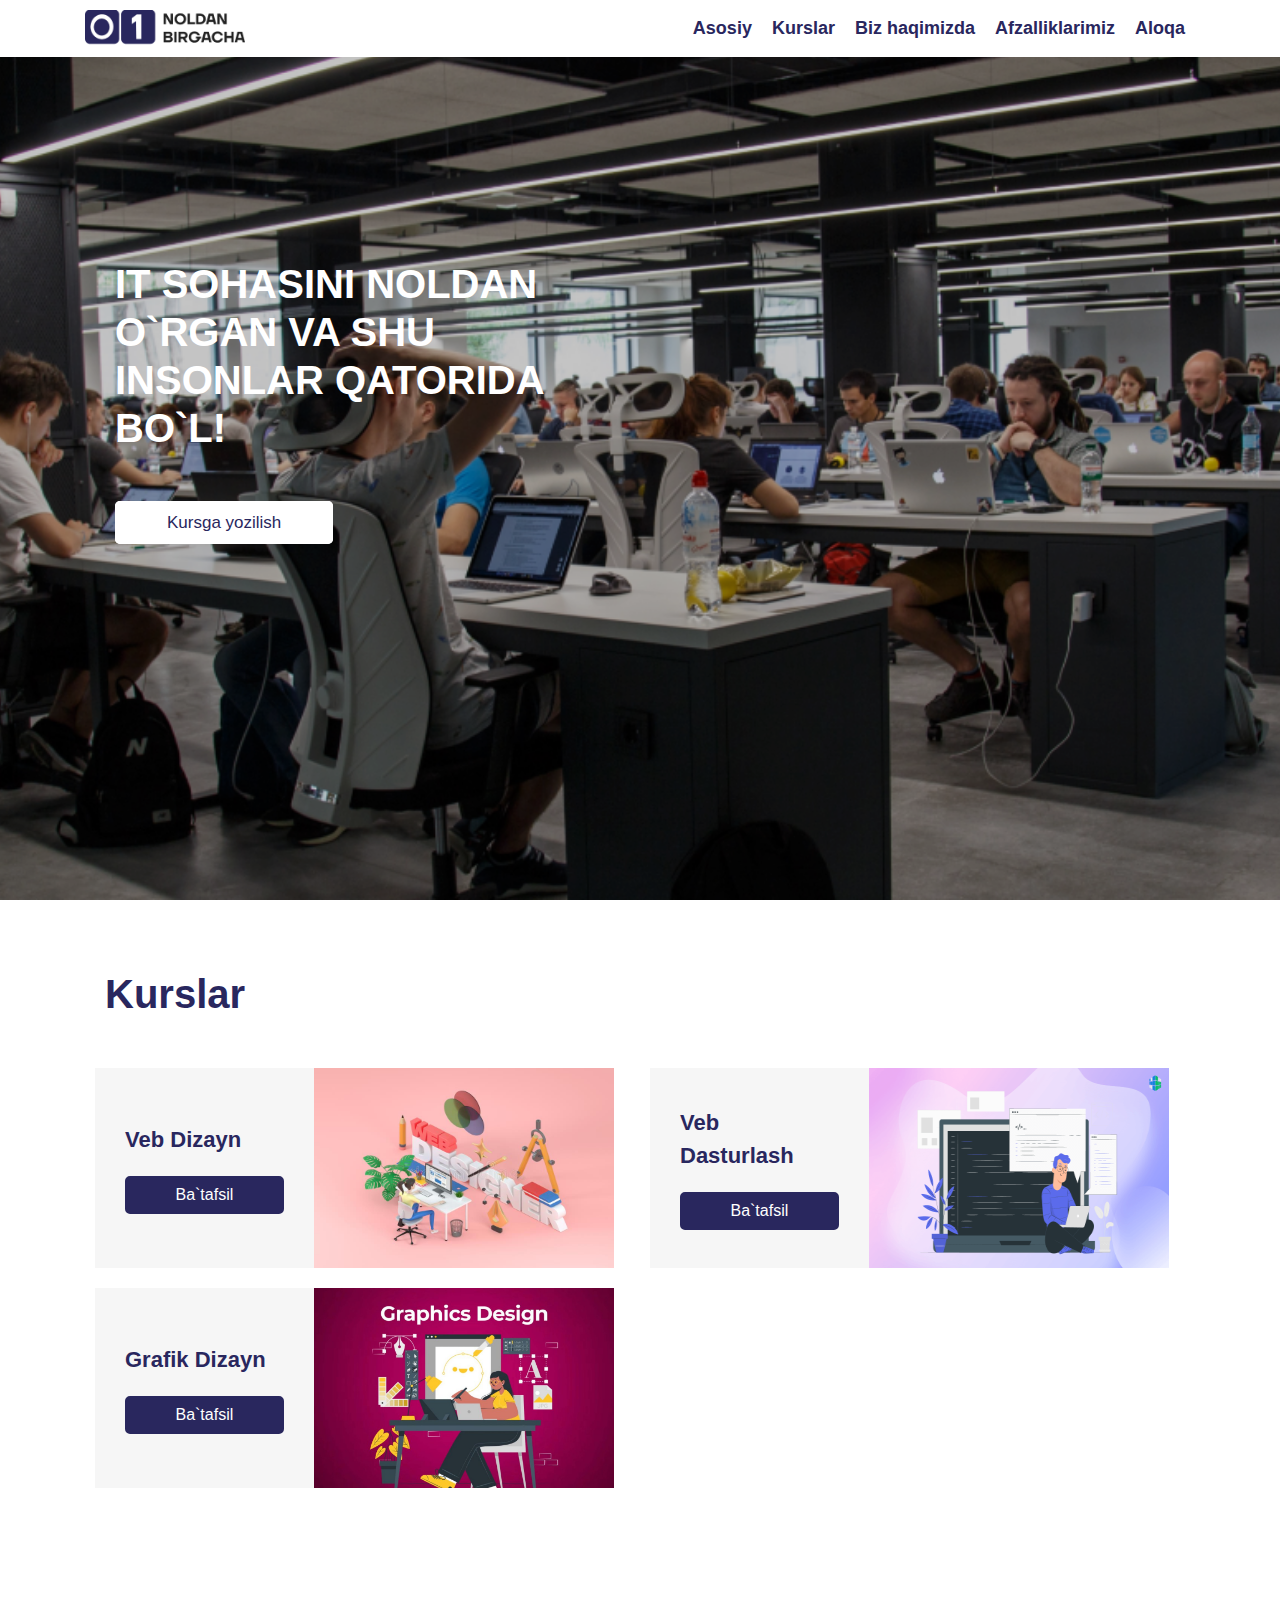
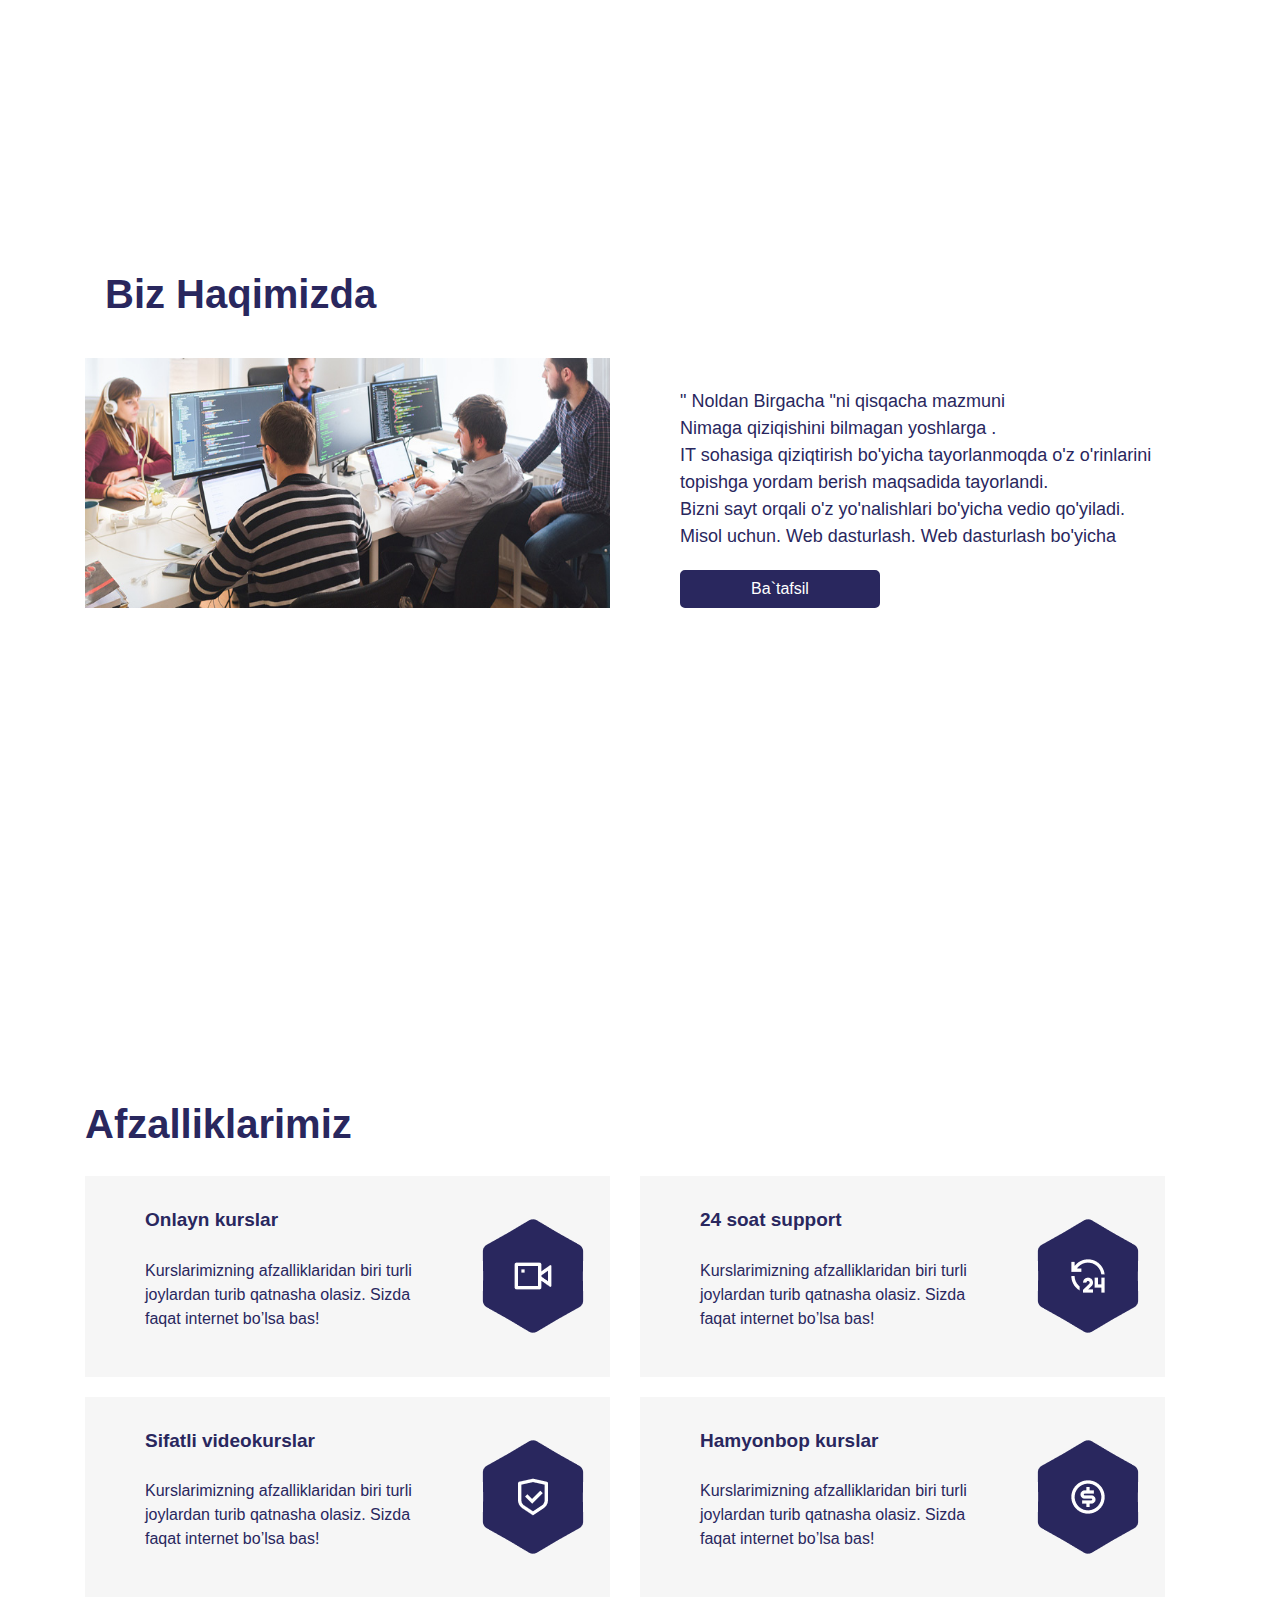
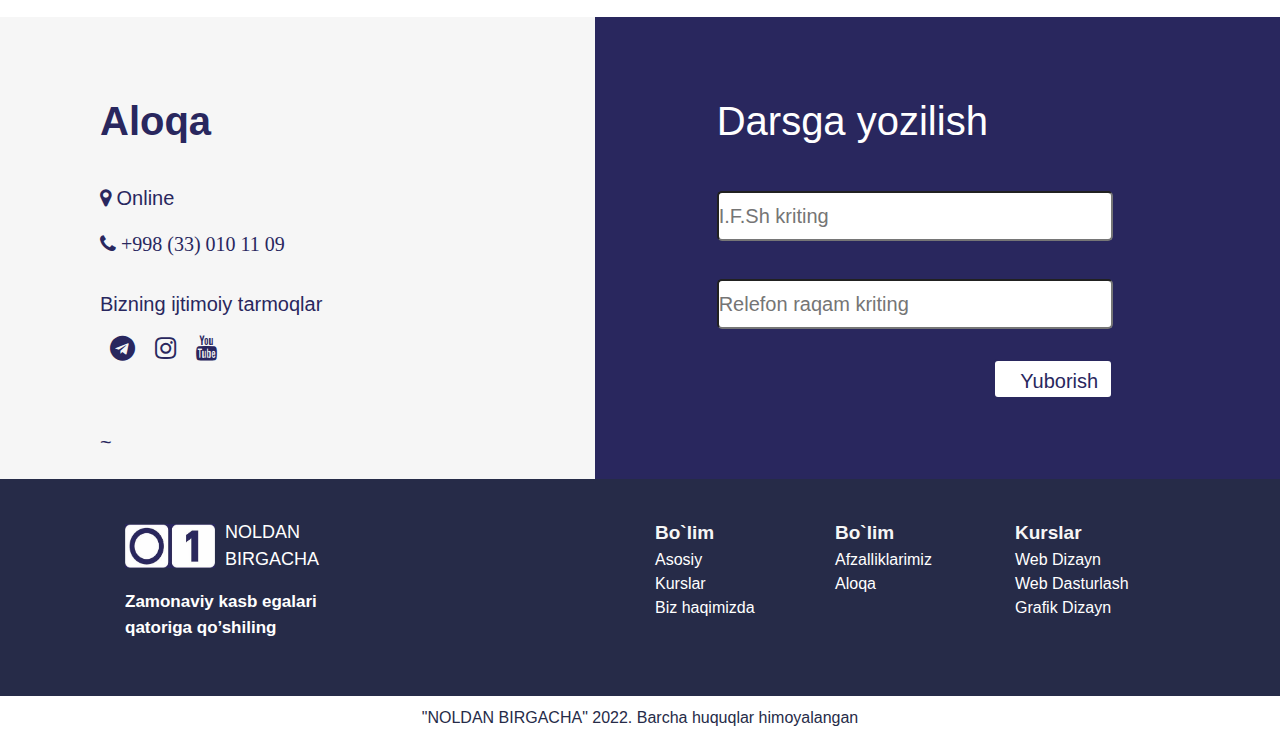
==== index.html @ 04ec2c0f "salom" ====
<!DOCTYPE html>
<html lang="uz">
<head>
    <meta charset="UTF-8">
    <meta http-equiv="X-UA-Compatible" content="IE=edge">
    <meta name="viewport" content="width=device-width, initial-scale=1.0">
    <link rel="stylesheet" href="./css/bootstrap.min.css">
    <link rel="stylesheet" href="./fonts/font-awesome.min.css">
    <link rel="stylesheet" href="./css/style.css">
    <link rel="icon" href="./logo.jpg">
    <title>Noldan Birgacha</title>
</head>
<body>
    <!-- ========================== header start ========================== -->
    <header>
        <div class="nav-a">
            <div class="container">
                <div class="row">
                    <nav class="navbar  col-lg-12 d-flex justify-content-between navbar-expand-lg navbar-light  ">
                        <a class="navbar-brand  col-3" href="#"><img src="./img/NOLDANBIRGACHAORG.png" alt=""></a>
                        <button class="navbar-toggler" type="button" data-toggle="collapse" data-target="#navbarSupportedContent" aria-controls="navbarSupportedContent" aria-expanded="false" aria-label="Toggle navigation">
                            <i style="color: #29275E;" class="fa fa-navicon"></i>
                        </button>
                        
                        <div class="d-lg-flex   justify-content-lg-end collapse navbar-collapse col-lg-7" id="navbarSupportedContent">
                            
                            <ul class="navbar-nav ">
                                <li>
                                    <a href="#">Asosiy</a>
                                </li>
                                
                                <li>
                                    <a href="#dars">Kurslar</a>
                                </li>
                                <li>
                                    <a href="#biz">Biz haqimizda</a>
                                </li>
                                <li>
                                    <a href="#avzal">Afzalliklarimiz</a>
                                </li>
                                <li>
                                    <a href="#aloqa">Aloqa</a>
                                </li>
                
                                
                
                                </ul>
                            
                            
                        
                        </div>
                        </nav>
                </div>
            </div>
        </div>
        <!--  ======================== nav ================================= -->
        <div class="hed-text col-12">
            <div class="col-lg-6 col-md-8 col-sm-9">
                <h1>
                    IT SOHASINI NOLDAN O`RGAN VA SHU INSONLAR QATORIDA BO`L! 
                    
                </h1>

                <a href="#">Kursga yozilish</a>
            </div>
        </div>
    </header>

    <!-- ======================== header stop =======================  -->

    <!-- ======================== kurs start =======================  -->

    <section class="biz" id="dars">
        <div class="container">
            <div class="row">
                <div class="col-12">
                    <h1>Kurslar</h1>
                </div>

                <div class="col-12 row">
                    <div class="col-lg-6 col-sm-10 col-xs-10 biz-bloc ">
                        <div class="biz-text-1 d-flex col-5">
                            <div class="biz-text-1-a col-12 d-flex justify-content-center align-content-center flex-column">
                                <b>Veb Dizayn</b>
                                
                                <a href="#"> Ba`tafsil</a>
                            </div>     
                                        
                            <div class="biz-text-1-b col-12">
                                <img  src="./img/female-web-interface-developer-sitting-table-white-background-surrounded-d-design-elements-graphical-application-163677484.jpg" alt="">
                            </div>
                            
                        </div>
                    </div>
                 
                    <div class="col-lg-6 col-sm-10 col-xs-10 biz-bloc">
                        <div class="biz-text-1 d-flex col-5">
                            <div class="biz-text-1-a col-12 d-flex justify-content-center align-content-center flex-column">
                                <b>Veb Dasturlash</b>
                               
                                <a href="#"> Ba`tafsil</a>
                            </div>     
                                        
                            <div class="biz-text-1-b col-12">
                                <img  src="./img/professija-programmist-koder-ili-sozdatel.png" alt="">
                            </div>
                            
                        </div>
                    </div>
                </div>
                <div class="col-12 row" >  
                    <div class="col-lg-6 col-sm-10 col-xs-10 biz-bloc  ">
                        <div class="biz-text-1 d-flex col-5 ">
                            <div class="biz-text-1-a col-12 d-flex justify-content-center align-content-center flex-column">
                                <b>Grafik Dizayn</b>
                               
                                <a href="#"> Ba`tafsil</a>
                            </div>     
                                        
                            <div class="biz-text-1-b col-12">
                                <img  src="./img/Graphic-designing-pbufskockx1pvr9ktoq62bebsgmzrkboq0bsb3qxb4.jpeg" alt="">
                            </div>
                            
                        </div>
                    </div>
                 
                </div>
            </div>
            </div>
        </div>
    </section>

    <!-- ======================== kurs stop =======================  -->



    <!-- ======================== abou stop =======================  -->


    <section class="about" id="biz">
        <div class="container">
            <div class="row">
                <div class="col-12">
                    <h1>Biz Haqimizda</h1>
                </div>

                <div class="col-12 row justify-content-center ">
                    <div class="col-lg-6 col-sm-11 col-xs-12 about-img d-flex justify-content-center">
                        <img src="./img/software-developer-module.jpeg" alt="">
                    </div>
                    <div class="col-lg-6 col-sm-11 col-xs-12 about-text">
                        <p>
                            " Noldan Birgacha "ni qisqacha mazmuni <br>
                            Nimaga qiziqishini bilmagan yoshlarga . <br>
                            IT sohasiga qiziqtirish bo'yicha tayorlanmoqda o'z o'rinlarini topishga yordam berish maqsadida tayorlandi. <br>
                            Bizni sayt orqali o'z yo'nalishlari bo'yicha vedio qo'yiladi. <br> 
                            Misol uchun. Web dasturlash. Web dasturlash bo'yicha 
                        </p>
                        <a href="#">Ba`tafsil</a>
                    </div>
                </div>

            </div>
        </div>
    </section>


    <!-- ======================== abou stop =======================  -->

    <!-- ======================== avzal start =======================  -->

     <section class="avzal" id="avzal">
        <div class="container">
            <div class="row">
                <div class="col-12">
                    <h1>Afzalliklarimiz</h1>
                </div>

                <div class="col-12 row ">
                    <div class="col-lg-6 avzal-leff">
                        <div class="col-12 avzal-leff-a d-flex">
                            <div class="col-9">
                                <p>
                                    <span>Onlayn kurslar</span><br> <br>
                                    Kurslarimizning afzalliklaridan biri 
                                    turli joylardan turib qatnasha olasiz. Sizda faqat internet bo’lsa bas!
 
                                </p>
                            </div>
                            <div class="col-3 avzal-img">
                                <img src="./img/Vector (12).png" alt="Onlayn kurslar">
                            </div>
                        </div>  
                        
                         
                        <div class="col-12 avzal-leff-a d-flex">
                            <div class="col-9">
                                <p>
                                    <span>Sifatli videokurslar</span><br> <br>
                                     Kurslarimizning afzalliklaridan biri 
                                    turli joylardan turib qatnasha olasiz. Sizda faqat internet bo’lsa bas!
 
                                </p>
                            </div>
                            <div class="col-3 avzal-img">
                                <img src="./img/Vector (9).png" alt="Onlayn kurslar">
                            </div>
                        </div>  


                    </div>
                    
                    <div class="col-lg-6 avzal-leff">
                        <div class="col-12 avzal-leff-a d-flex">
                            <div class="col-9">
                                <p>
                                    <span>24 soat support</span><br> <br>
                                    Kurslarimizning afzalliklaridan biri 
                                    turli joylardan turib qatnasha olasiz. Sizda faqat internet bo’lsa bas!
 
                                </p>
                            </div>
                            <div class="col-3 avzal-img">
                                <img src="./img/Vector (11).png" alt="Onlayn kurslar">
                            </div>
                        </div>  
                        
                         
                        <div class="col-12 avzal-leff-a d-flex">
                            <div class="col-9">
                                <p>
                                    <span>Hamyonbop kurslar</span><br> <br>
                                     Kurslarimizning afzalliklaridan biri 
                                    turli joylardan turib qatnasha olasiz. Sizda faqat internet bo’lsa bas!
 
                                </p>
                            </div>
                            <div class="col-3 avzal-img">
                                <img src="./img/Vector (10).png" alt="Onlayn kurslar">
                            </div>
                        </div>  


                    </div>
                    
                </div>

            </div>
        </div>
    </section>



    <!-- ======================== avzal stop =======================  -->

    <!-- ======================== aloqa start =======================  -->

    <section class="aloqa row" id="aloqa">
        <div class="a-leff col-lg-6 col-md-12 col-sm-12 col-xs-12 row">
            <div class="container">
                <div class="row">
                    <div class="col-12 d-flex " >
                        <h1 class="aloqa-a">
                            Aloqa
                        </h1>
                    </div>

                    <div class="a-l-aloqa col-12">
                        <div class="l-a-text ">
                            <p><i class="fa fa-map-marker "> </i>  Online</p>
                        </div> 
                        <div class="l-a-text ">
                            <a href="tel: +998330101109"> <i class="fa fa-phone">  +998 (33) 010 11 09</i></a>
                        </div>

                        <div class="l-a-internet ">
                           
                            <p>Bizning ijtimoiy tarmoqlar</p>
                            <ul class="d-flex">
                                <li>
                                    <a href="https://t.me/noldan_1"> <i class="fa fa-telegram"></i></a>
                                </li>
                                <li>
                                    <a href="https://www.instagram.com/noldan_birgacha/?hl=uz"> <i class="fa fa-instagram"></i></a>
                                </li>
                                <li>
                                    <a href=""> <i class="fa fa-youtube"></i></a>
                                </li>
                            </ul>
                            
                            ~
                        </div>


                    </div>

                </div>
            </div>

        </div>
        
        <div class="a-right col-lg-6 col-md-12 col-sm-12 col-xs-12 row">
            <div class="container">
                <div class="row justify-content-center">
                    <div class="col-8 d-flex " >
                        <h1 class="aloqa-b">
                            Darsga yozilish
                        </h1>
                    </div>

                    <div class="a-l-aloqa col-lg-8 col-md-10 col-sm-8 col-xs-8 d-flex justify-content-end">
                        <form method="POST" data-netlify="true">
                            <div>
                                <label for="fristName">Ismingiz va Familyangiz</label>
                                <input class="col-xs-5" type="text" name="fristName" placeholder="I.F.Sh kriting" id="fristName">
                            </div>
                            <div>
                                <label for="fristEmai">Relefon raqam</label>
                                <input type="email" name="fristName" placeholder="Relefon raqam kriting" id="fristEmai">
                            </div>
                            <br>
                            <div class="col-12 d-flex justify-content-end" >
                                <a type="submit"> Yuborish</a>
                            </div>
                            
                        </form>
                    </div>

                </div>
            </div>

        </div>

        <div class="footer">
            <div class="container">
                <div class="row">
                    <div class="col-12 f-hed d-flex justify-content-around align-content-center">

                        <div class="row col-12">
                            <div class="col-lg-6 col-md-4 col-sm-5">
                            <div class="f-logo d-flex">
                                <img src="./img/Untitled-2Artboard 3.jpg" alt="">
                                <p>NOLDAN <br> BIRGACHA</p>
                            </div>
                            <p class="f-text">
                                Zamonaviy kasb egalari <br>
                                qatoriga qo’shiling
                            </p>
                            
                            </div>

                            <div class="col-lg-2 col-md-2 col-sm-5">
                                <div class="f-bolm">
                                    <ul>
                                        <span>Bo`lim</span>
                                        <li>
                                            <a href="#">Asosiy</a>
                                        </li>
                                        
                                        <li>
                                            <a href="#dars">Kurslar</a>
                                        </li>
                                        <li>
                                            <a href="#biz">Biz haqimizda</a>
                                        </li>
                                    
                                    </ul>
                                </div>
                            </div>
                            
                            <div class="col-lg-2 col-md-2 col-sm-5">
                                <div class="f-bolm">
                                    <ul>
                                        <span>Bo`lim</span>
                                        
                                        <li>
                                            <a href="#avzal">Afzalliklarimiz</a>
                                        </li>
                                        <li>
                                            <a href="#aloqa">Aloqa</a>
                                        </li>
                                    </ul>
                                </div>
                            </div>


                            <div class="col-lg-2 col-md-3 col-sm-4 ">
                                <div class="f-bolm">
                                    
                                    <ul>
                                        <span>Kurslar</span>
                                        <li>
                                            <a href="#">Web Dizayn</a>
                                        </li>
                                        <li>
                                            <a href="#">Web Dasturlash</a>
                                        </li>
                                        <li>
                                            <a href="#">Grafik Dizayn</a>
                                        </li>
                                    </ul>
                                </div>
                            </div>
                        </div>
                    </div>
                </div>
            </div>
        </div>
        <div class="teg">
            <div class="container">
                <div class="row">
                    <div class="col-12 d-flex justify-content-center">

                        <p>"NOLDAN BIRGACHA" 2022. Barcha huquqlar himoyalangan</p>
                    </div>
                </div>
            </div>
        </div>
    </section>
    <!-- ======================== aloqa stop =======================  -->



    <script src="./js/JQuery.js"></script>
    <script src="./js/popper.min.js"></script>
    <script src="./js/bootstrap.min.js"></script>
    
</body>
</html>
---- css/style.css ----
*{
    margin: 0;
    padding: 0;
    box-sizing: border-box;
    text-decoration: none;
    list-style: none;
    
}

    /*    ====================== header start =================*/

header{
    width: 100%;
    height: 100vh;
    background-color:rgba(0, 0, 0, 0.23) ;
    background: url('../img/Rectangle 1.png') no-repeat center center /cover;
    
    /* background-attachment: fixed; */
}
.nav-a{
    background: white;
    width: 100%;
    position: fixed;
    z-index: 999;
}
.navbar{
    padding: 0;
    /* height: 70px; */
    
    /* background: rgb(112, 152, 238); */
}

.navbar-brand img{
    padding: 5px 0;
    width: 160px;
}
.navbar-nav li a{
    padding: 10px;
    font-size: 18px;
    font-weight: 700;
    color: #29275E;
}


.hed-text{
    /* transform: translateY(170px); */
    padding: 200px 0 0 0 ;
    width: 100%;
    height: 100vh;
    background-color:rgba(0, 0, 0, 0.23) ;
}

.hed-text h1{
    color: #fff;
    font-size: 40px;
    font-weight: bold;
    padding: 60px 0 50px 100px;
}

.hed-text a:hover{
    color: white;
    /* font-size: 22px; */
    background-color: #29275E;
    border: 2px solid #29275E;
     padding:10px 50px;
    border-radius: 10px;
}
.hed-text a{
    margin: 70px 0 0 100px;
    color: #29275E;
    font-size: 17px;
    font-weight: 500;
    border: 2px solid white;
    padding:10px 50px;
    border-radius: 5px;
    text-decoration: none;
    background-color: white;
}
/* ================ header stop  ==================== */
.biz{
    width: 100%;
    height: 100vh;
}

.biz h1{
    margin: 70px 20px 40px;
    color: #29275E;
    font-weight: bold;
}
.biz-text-1 {
    width: 100%;
    background-color: #F6F6F6;
    margin: 10px;
    /* border-radius: 10px; */
    
}

/* .biz-bloc{
    display: flex;
} */

.biz-text-1-a {
    /* padding: 20px; */
    /* width: 30px; */
    width: 100%;
}

.biz-text-1-a b{
    color:#29275E;
    font-size: 22px;
}

.biz-text-1-a a{
    display: flex;
    justify-content: center;
    color: white;
    background-color: #29275E;
    border: 2px solid #29275E;
    padding: 5px 25px;
    margin: 20px 0 0 0;
    text-decoration: none;
    border-radius: 5px;
}

.biz-text-1-a a:hover{
    display: flex;
    justify-content: center;
    color: #29275E;
    background-color: #fff;
    border: 2px solid #29275E;
    padding: 5px 25px;
    margin: 20px 0 0 0;
    text-decoration: none;
    border-radius: 5px;
}

.biz-text-1-b img {
    width: 300px;
    height: 200px;
    padding: 0;
    margin: 0;
}
/* ======================== kurslar stop=========-======== */
/* ======================== about start=========-======== */

.about{
    width: 100%;
    height: 100vh;
}

.about h1{
    margin: 70px 20px 40px;
    color: #29275E;
    font-weight: bold;
}

.about-img img{
    width: 100%;
    height: 100%;
}

.about-text p{
    font-size: 18px;
    font-weight: 500;
    color: #29275E;
    /* background-color: #F6F6F6; */
    width: 100%;
    padding: 30px 0 0 40px;
}

.about-text a{
    display: flex;
    justify-content: center;
    width: 200px;
    color: white;
    background-color: #29275E;
    border: 2px solid #29275E;
    padding: 5px 25px;
    margin: 20px 0 0 40px;
    text-decoration: none;
    border-radius: 5px;
}

/* ======================== about stop=========-======== */


/* ======================== avzal start=========-======== */

.avzal{
    width: 100%;
    /* height: 100vh; */

}

.avzal h1{
    color: #29275E;
    font-weight: bold;
}

.avzal-leff-a{
    background: #F6F6F6;
    margin: 20px 0;
}

.avzal-leff-a span{
    color: #29275E;
    font-weight: 700;
    font-size: 19px;
}

.avzal-leff-a p{
    color: #29275E;
    padding: 30px;
}

.avzal-img{
    display: flex;
    padding: 20px;
    align-items: center;
    justify-content: center;
    background: url('../img/Star 4.png') no-repeat center center;
}

/* ======================== avzal stop=========-======== */

/* ======================== aloqa start=========-======== */
    .aloqa{
        width: 100%;
        /* height: 100vh; */
        /* margin: 50px 0 0 0; */
        background: #29275E;
        margin: 0;
        padding: 0;
    }
    .a-leff{
        background-color: #F6F6F6;
        padding:0 100px;
    }

    .aloqa-a{
        padding: 80px 0 30px 0;
        color: #29275E;
        font-weight: bold;
    }

    .a-l-aloqa{
        color: #29275E;
        font-size: 20px;
    }
    .a-l-aloqa i{
        color: #29275E;
        font-size: 20px;
        /* padding: 0 0 40px 0; */
    }
    .l-a-internet p{
        padding: 30px 0 0 0;
    }
    .l-a-internet ul li i{
        padding:0 10px 50px ;
        font-size: 25px;
    }

    .aloqa-b{
        color: #fff;
        
    }

    .a-right{
        background: #29275E;
        padding: 80px 0;
    }
    form input{
        width: 100%;
        border-radius: 5px;
        height: 50px;
    }

    form a{
        width: 120px;
        height: 40px;
        
        color: #29275E;
        background-color: #fff;
        border: 2px solid #29275E;
        padding: 5px 25px;
        /* margin: 20px 0 0 0; */
        text-decoration: none;
        border-radius: 5px;
        text-decoration: none;
        transform: translateX(15px);
    }

    .footer{
        width: 100%;
        /* height: 40vh; */
        background-color: #262B48;
    }

    .f-hed{
        margin: 40px 0;
    }
    .f-logo img{
        width: 90px;
        height: 44px;
        margin: 5px 10px;
    }
    .f-logo p{
        color: white;
        font-weight: normal;
        font-size: 18px;
    }
    .f-text{
        padding:0 10px;
        color: #fff;
        font-size: 17px;
        font-weight: 600;
    }

    .f-bolm ul span{
        color: #F6F6F6;
        font-weight: bold;
        font-size: 19px;
    }

    .f-bolm ul li a{
        color: #fff;
        text-decoration: none;
    }

    .teg{
        width: 100%;
        background-color: #fff;
    }

    .teg p{
        padding: 10px 0 0 0;
        color: #262B48;
    }
/* ======================== avzal stop=========-======== */


@media (max-width:991px){
    .biz h1{
        margin: 80px;
    }

    .a-leff{
        padding:0 50px;
    }
}



@media (max-width:838px){

    /*  header start*/
    .hed-text h1{
        color: #fff;
        font-size: 30px;
        font-weight: bold;
        padding: 60px 0 30px 50px;
    }

    .hed-text a{
        margin: 70px 0 0 60px;
    }
    .hed-text a:hover{
        margin: 70px 0 0 60px;
    }

    /* ========================  header stop ========================  */

    .about-text p{
        padding: 40px 0 0 0 ;
    }



}

@media (max-width:715px){
    .avzal{
        height: auto;
    }
}


@media (max-width:546px){
    /* kurslar start */
    .biz-text-1-a b{
        color:#29275E;
        font-size: 14px;
    }

    .biz-text-1-b img {
        width: 200px;
        height: 100px;
    }

    .biz-text-1-a a{
        padding: 2px 10px;
        margin: 10px 0 0 0;
    
   }
   /* kurslae stop */

   /* .biz h1{
       margin: 0;
   } */
   /* ===== avzallik start ================ */
   .avzal h1{
       padding: 60px 0 0 0;
   }
   .avzal-leff-a{
       flex-direction: column;
       justify-content: center;
       text-align: center;
       align-items: center;
       padding: 10px;
   }
   .avzal-leff-a p{
       padding: 0;
   }
    /* ===== avzallik stop ================ */

       form input{
        /* width: 300px; */
        margin:0 0 0 25px;
        border-radius: 5px;
        height: 50px;
        justify-content: center !important;
    }
}


@media (max-width:340px){
    /*   header start*/

    .hed-text h1{
        color: #fff;
        font-size: 20px;
        font-weight: bold;
        padding: 60px 0 30px 0;
    }

    .hed-text a{
        margin: 70px 0 0 10px;
    }
    .hed-text a:hover{
        margin: 70px 0 0 10px;
    }
    /* ======================== header stop ========================  */
    /* kurlar start */
    .biz-text-1-b img {
        width: 170px;
        height: 100px;

    }
    /* kurslar stop */

     /* ===== avzallik start ================ */
   .avzal h1{
       padding: 140px 0 0 0;
   }
  
    /* ===== avzallik stop ================ */

}
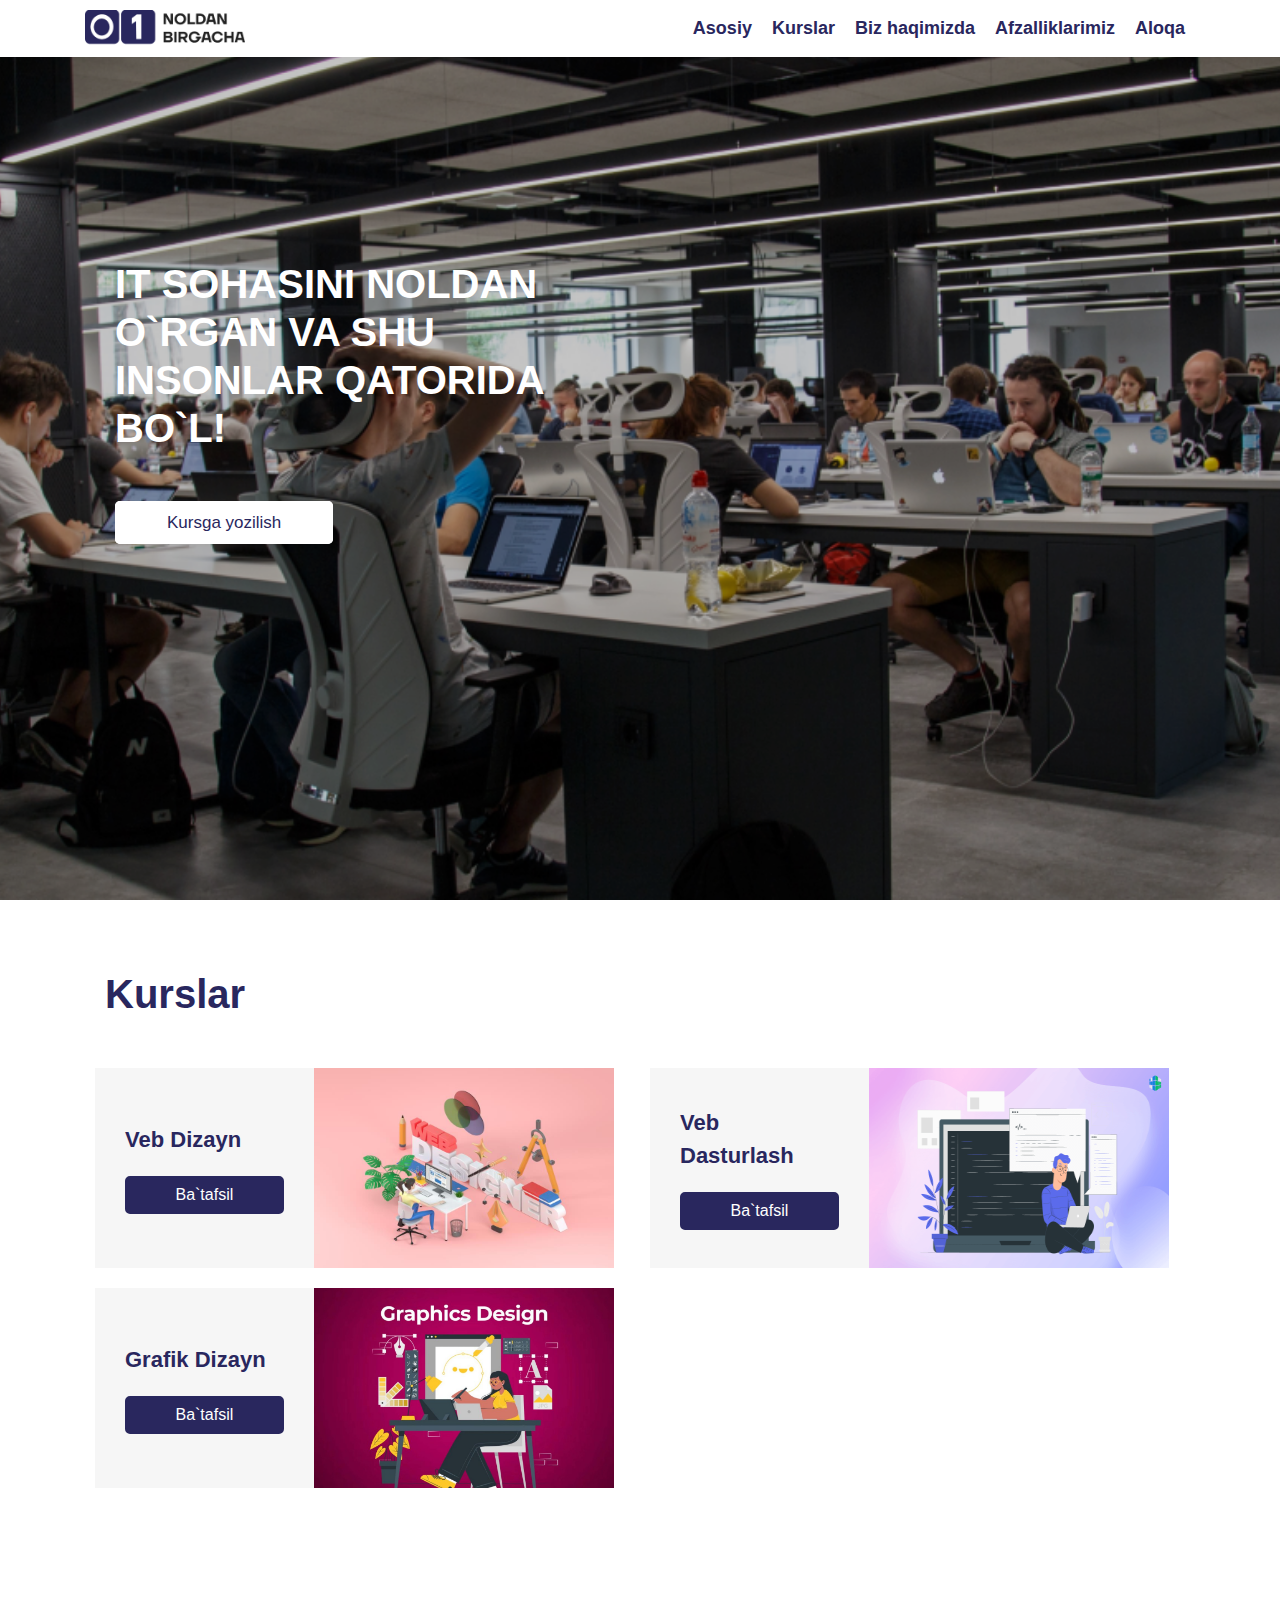
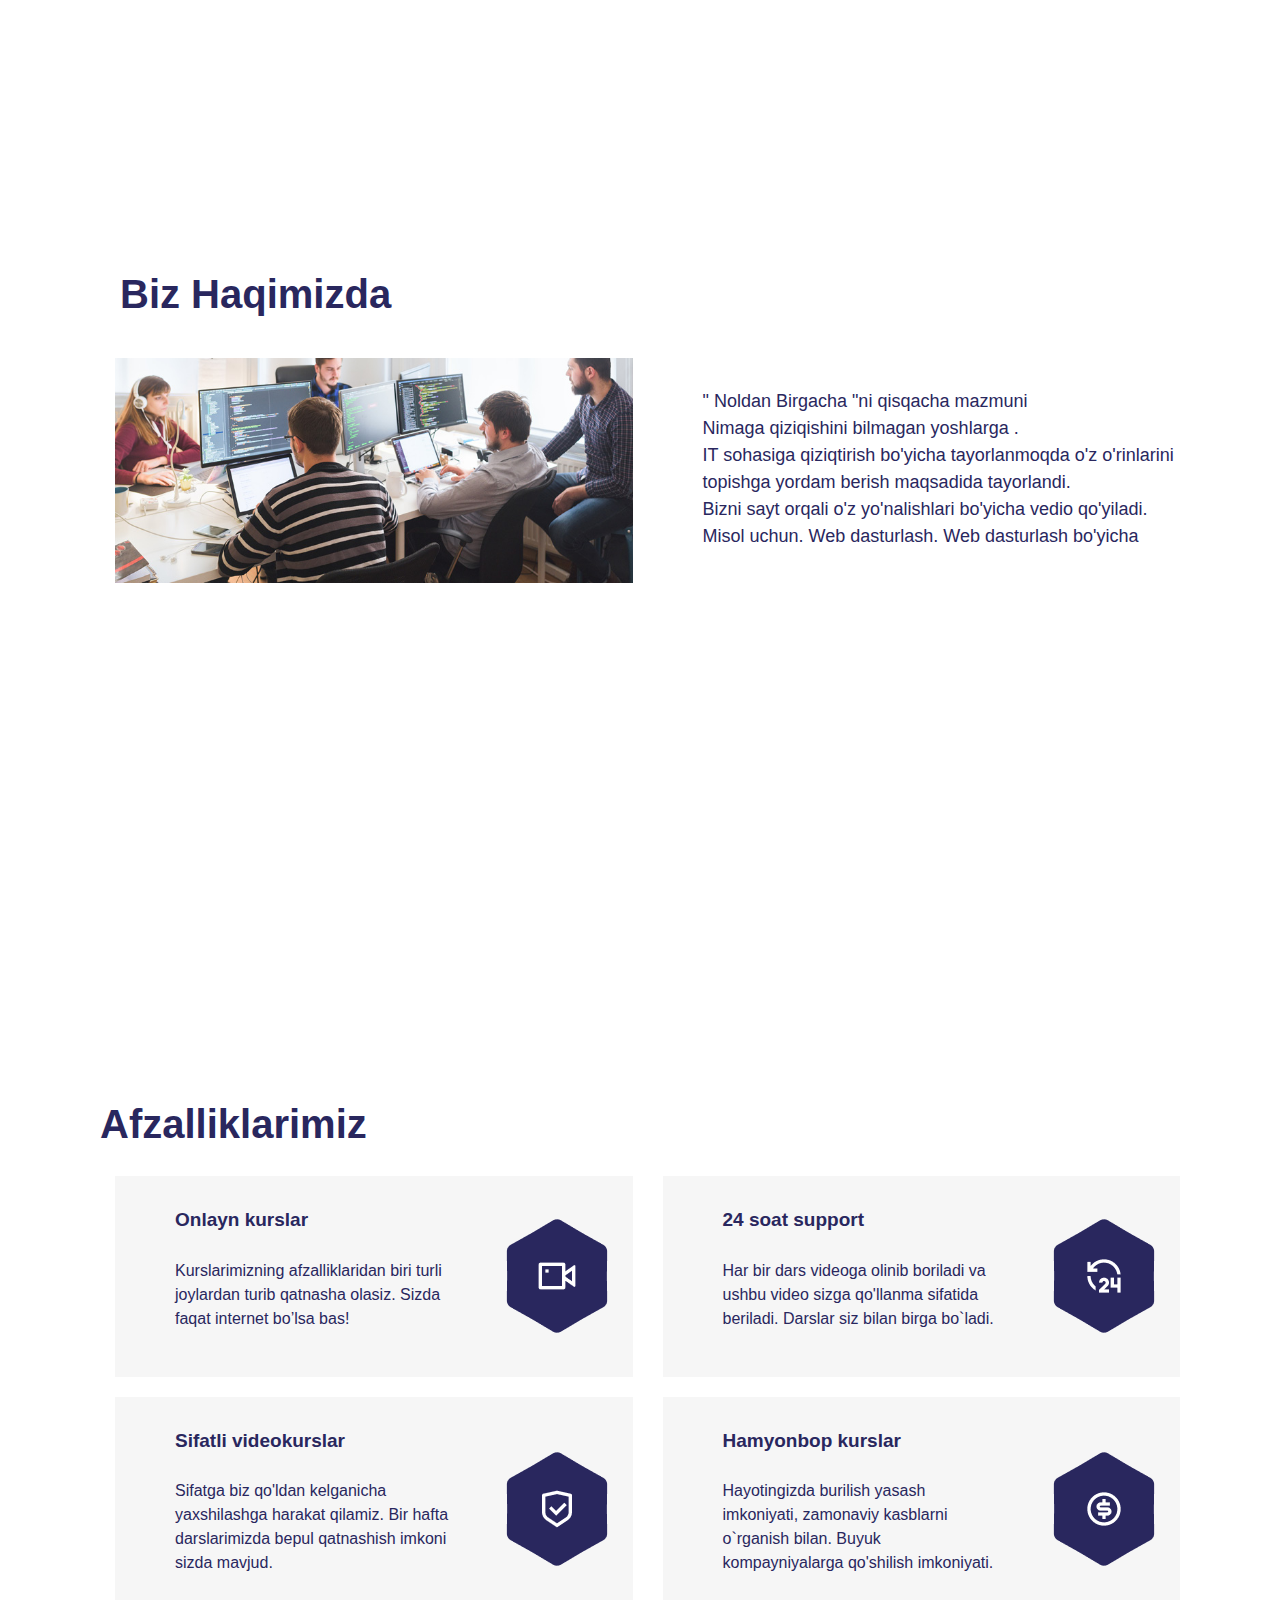
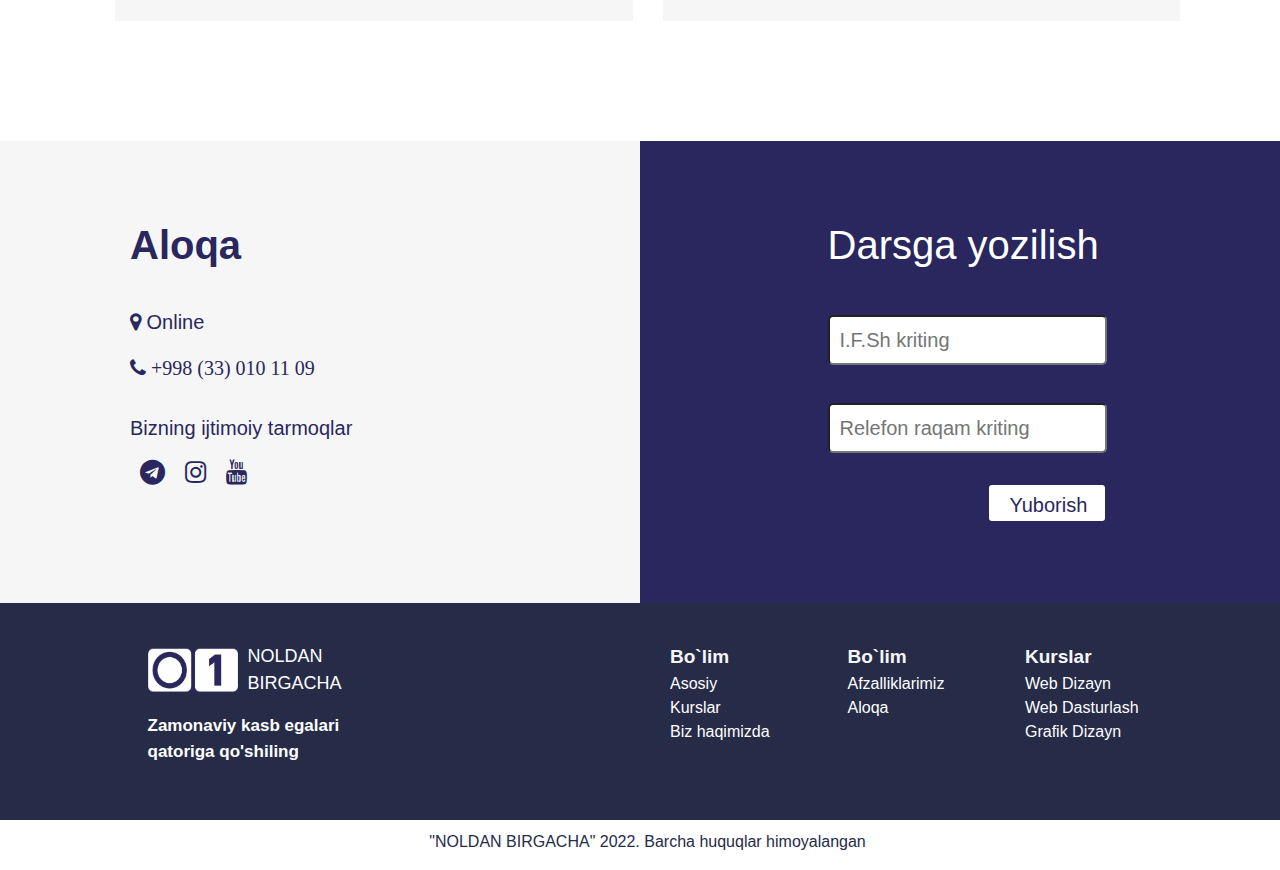
==== commit befdbd8a: "salom" ====
--- a/index.html
+++ b/index.html
@@ -8,7 +8,7 @@
     <link rel="stylesheet" href="./fonts/font-awesome.min.css">
     <link rel="stylesheet" href="./css/style.css">
     <link rel="icon" href="./logo.jpg">
-    <title>Noldan Birgacha</title>
+    <title>Noldan Birgacha Ta`lim</title>
 </head>
 <body>
     <!-- ========================== header start ========================== -->
@@ -30,16 +30,16 @@
                                 </li>
                                 
                                 <li>
-                                    <a href="#dars">Kurslar</a>
-                                </li>
-                                <li>
-                                    <a href="#biz">Biz haqimizda</a>
+                                    <a href="#lesson">Kurslar</a>
+                                </li>
+                                <li>
+                                    <a href="#about">Biz haqimizda</a>
                                 </li>
                                 <li>
                                     <a href="#avzal">Afzalliklarimiz</a>
                                 </li>
                                 <li>
-                                    <a href="#aloqa">Aloqa</a>
+                                    <a href="#contact">Aloqa</a>
                                 </li>
                 
                                 
@@ -61,7 +61,7 @@
                     
                 </h1>
 
-                <a href="#">Kursga yozilish</a>
+                <a href="https://docs.google.com/forms/d/e/1FAIpQLSe5mtJqr-qdYmwMW3IWQBNPctkMqcJEdTrzOrBoitJuUMnoYg/viewform?usp=sf_link">Kursga yozilish</a>
             </div>
         </div>
     </header>
@@ -70,7 +70,7 @@
 
     <!-- ======================== kurs start =======================  -->
 
-    <section class="biz" id="dars">
+    <section class="biz" id="lesson">
         <div class="container">
             <div class="row">
                 <div class="col-12">
@@ -83,7 +83,7 @@
                             <div class="biz-text-1-a col-12 d-flex justify-content-center align-content-center flex-column">
                                 <b>Veb Dizayn</b>
                                 
-                                <a href="#"> Ba`tafsil</a>
+                                <a href="./kurs/web_designer.html"> Ba`tafsil</a>
                             </div>     
                                         
                             <div class="biz-text-1-b col-12">
@@ -137,7 +137,7 @@
     <!-- ======================== abou stop =======================  -->
 
 
-    <section class="about" id="biz">
+    <section class="about" id="about">
         <div class="container">
             <div class="row">
                 <div class="col-12">
@@ -156,14 +156,14 @@
                             Bizni sayt orqali o'z yo'nalishlari bo'yicha vedio qo'yiladi. <br> 
                             Misol uchun. Web dasturlash. Web dasturlash bo'yicha 
                         </p>
-                        <a href="#">Ba`tafsil</a>
+                        <!-- <a href="#">Ba`tafsil</a> -->
                     </div>
                 </div>
 
             </div>
         </div>
     </section>
-
+   
 
     <!-- ======================== abou stop =======================  -->
 
@@ -197,8 +197,8 @@
                             <div class="col-9">
                                 <p>
                                     <span>Sifatli videokurslar</span><br> <br>
-                                     Kurslarimizning afzalliklaridan biri 
-                                    turli joylardan turib qatnasha olasiz. Sizda faqat internet bo’lsa bas!
+                                     Sifatga biz qo'ldan kelganicha yaxshilashga harakat qilamiz. 
+                                     Bir hafta darslarimizda bepul qatnashish imkoni sizda mavjud.
  
                                 </p>
                             </div>
@@ -215,8 +215,8 @@
                             <div class="col-9">
                                 <p>
                                     <span>24 soat support</span><br> <br>
-                                    Kurslarimizning afzalliklaridan biri 
-                                    turli joylardan turib qatnasha olasiz. Sizda faqat internet bo’lsa bas!
+                                    Har bir dars videoga olinib boriladi va ushbu video sizga qo'llanma sifatida beriladi.
+                                    Darslar siz bilan birga bo`ladi.
  
                                 </p>
                             </div>
@@ -230,8 +230,8 @@
                             <div class="col-9">
                                 <p>
                                     <span>Hamyonbop kurslar</span><br> <br>
-                                     Kurslarimizning afzalliklaridan biri 
-                                    turli joylardan turib qatnasha olasiz. Sizda faqat internet bo’lsa bas!
+                                     Hayotingizda burilish yasash imkoniyati, 
+                                     zamonaviy kasblarni o`rganish bilan. Buyuk kompayniyalarga qo'shilish imkoniyati.
  
                                 </p>
                             </div>
@@ -255,7 +255,7 @@
 
     <!-- ======================== aloqa start =======================  -->
 
-    <section class="aloqa row" id="aloqa">
+    <section class="aloqa row" id="contact">
         <div class="a-leff col-lg-6 col-md-12 col-sm-12 col-xs-12 row">
             <div class="container">
                 <div class="row">
@@ -281,14 +281,14 @@
                                     <a href="https://t.me/noldan_1"> <i class="fa fa-telegram"></i></a>
                                 </li>
                                 <li>
-                                    <a href="https://www.instagram.com/noldan_birgacha/?hl=uz"> <i class="fa fa-instagram"></i></a>
+                                    <a href="https://www.instagram.com/noldan_1/?hl=uz"> <i class="fa fa-instagram"></i></a>
                                 </li>
                                 <li>
                                     <a href=""> <i class="fa fa-youtube"></i></a>
                                 </li>
                             </ul>
                             
-                            ~
+                            
                         </div>
 
 
@@ -344,7 +344,7 @@
                             </div>
                             <p class="f-text">
                                 Zamonaviy kasb egalari <br>
-                                qatoriga qo’shiling
+                                qatoriga qo'shiling
                             </p>
                             
                             </div>
--- a/css/style.css
+++ b/css/style.css
@@ -11,7 +11,7 @@
 
 header{
     width: 100%;
-    height: 100vh;
+    min-height: 100%;
     background-color:rgba(0, 0, 0, 0.23) ;
     background: url('../img/Rectangle 1.png') no-repeat center center /cover;
     
@@ -39,8 +39,12 @@
     font-size: 18px;
     font-weight: 700;
     color: #29275E;
-}
-
+    text-decoration: none;
+}
+
+.navbar-nav li a:hover{
+    color: #374db3;
+}
 
 .hed-text{
     /* transform: translateY(170px); */
@@ -146,6 +150,9 @@
 .about{
     width: 100%;
     height: 100vh;
+}
+.about .row{
+    margin-left: 0;
 }
 
 .about h1{
@@ -191,6 +198,9 @@
     /* height: 100vh; */
 
 }
+.avzal .row{
+    margin-left: 0;
+}
 
 .avzal h1{
     color: #29275E;
@@ -227,24 +237,35 @@
     .aloqa{
         width: 100%;
         /* height: 100vh; */
-        /* margin: 50px 0 0 0; */
-        background: #29275E;
+        
+        /* background: #29275E; */
         margin: 0;
-        padding: 0;
+        padding: 100px 0 0 0;
+    }
+    .aloqa .row{
+        margin-left: 0;
     }
     .a-leff{
         background-color: #F6F6F6;
-        padding:0 100px;
+        padding:0  200px 0 100px;
+        width: 100vw;
+        margin: 0;
     }
 
     .aloqa-a{
         padding: 80px 0 30px 0;
         color: #29275E;
         font-weight: bold;
+        /* margin: 150px 0 0 0; */
+
     }
 
     .a-l-aloqa{
         color: #29275E;
+        font-size: 20px;
+    }
+    input{
+        padding: 0 0 0 10px;
         font-size: 20px;
     }
     .a-l-aloqa i{
@@ -267,7 +288,9 @@
 
     .a-right{
         background: #29275E;
-        padding: 80px 0;
+        padding: 80px;
+        width: 100%;
+
     }
     form input{
         width: 100%;
@@ -282,7 +305,7 @@
         color: #29275E;
         background-color: #fff;
         border: 2px solid #29275E;
-        padding: 5px 25px;
+        padding: 5px 20px;
         /* margin: 20px 0 0 0; */
         text-decoration: none;
         border-radius: 5px;
@@ -329,6 +352,7 @@
 
     .teg{
         width: 100%;
+        height: 40px;
         background-color: #fff;
     }
 
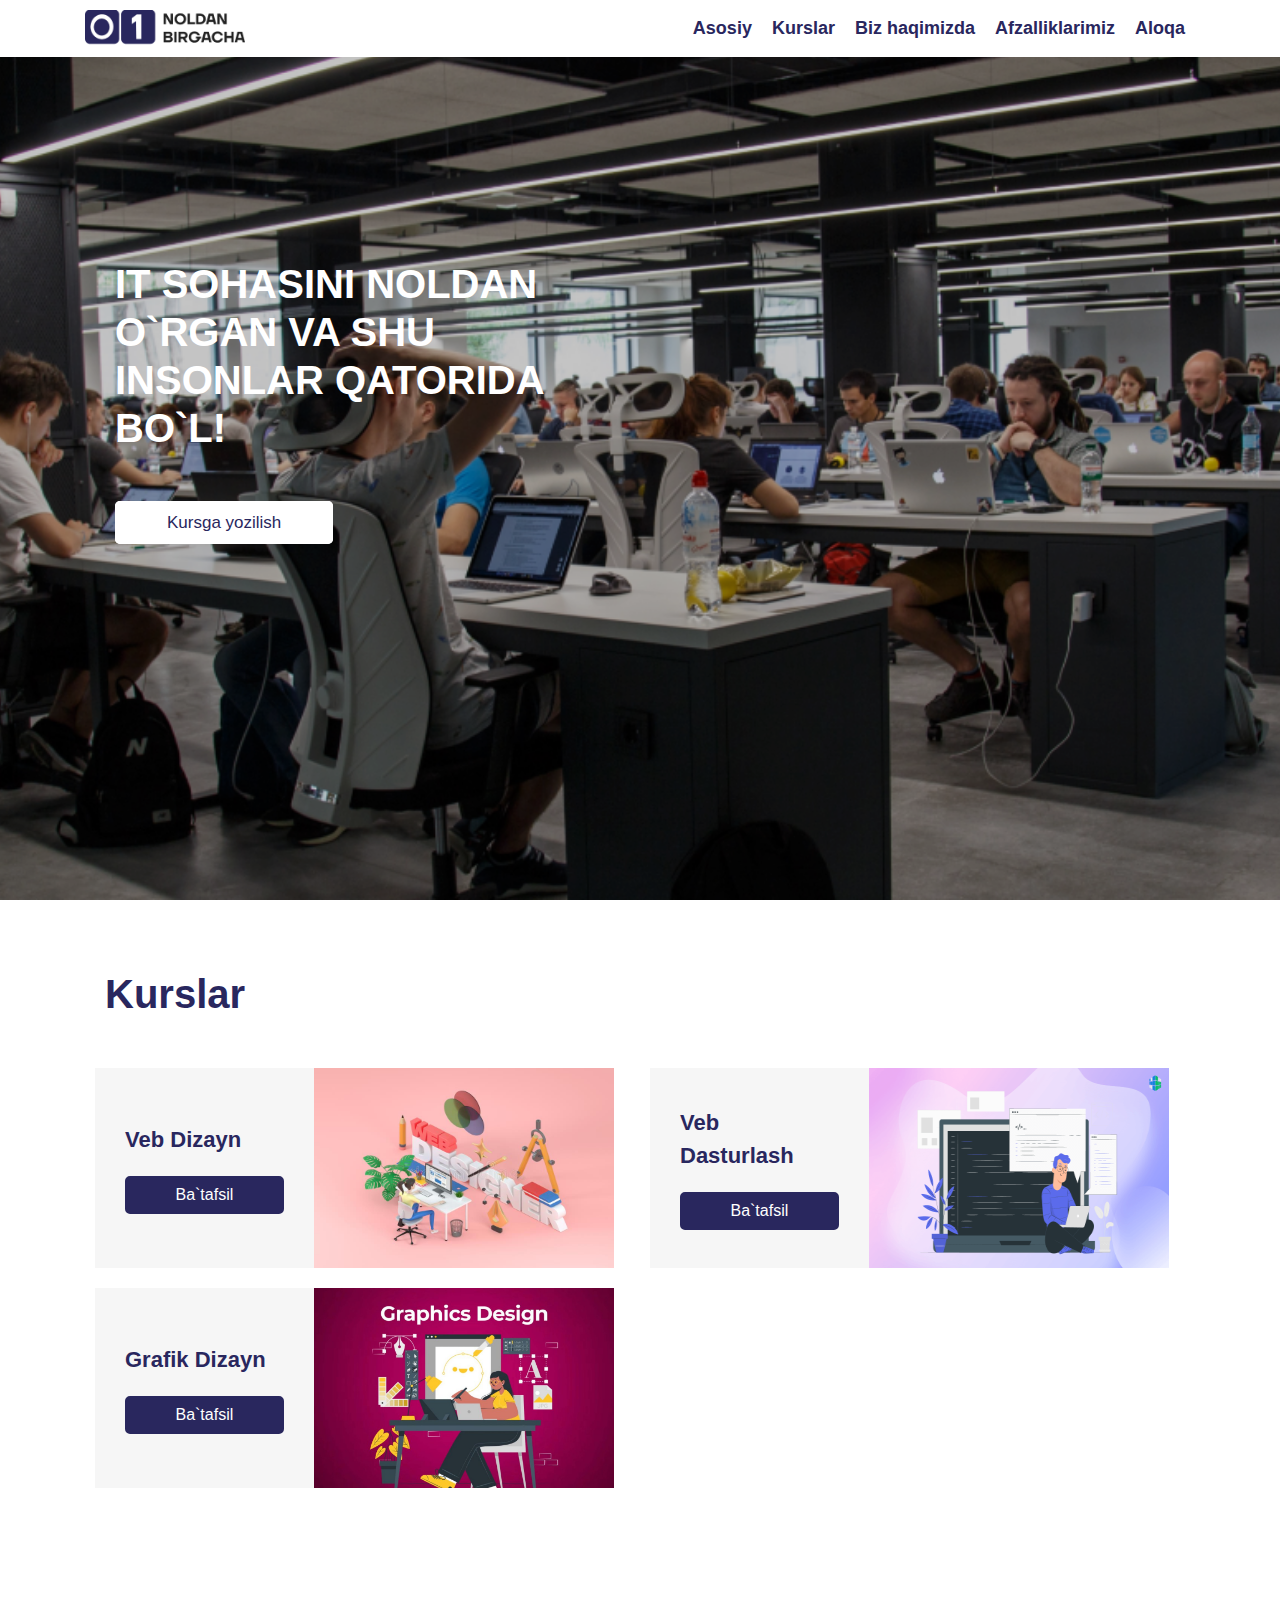
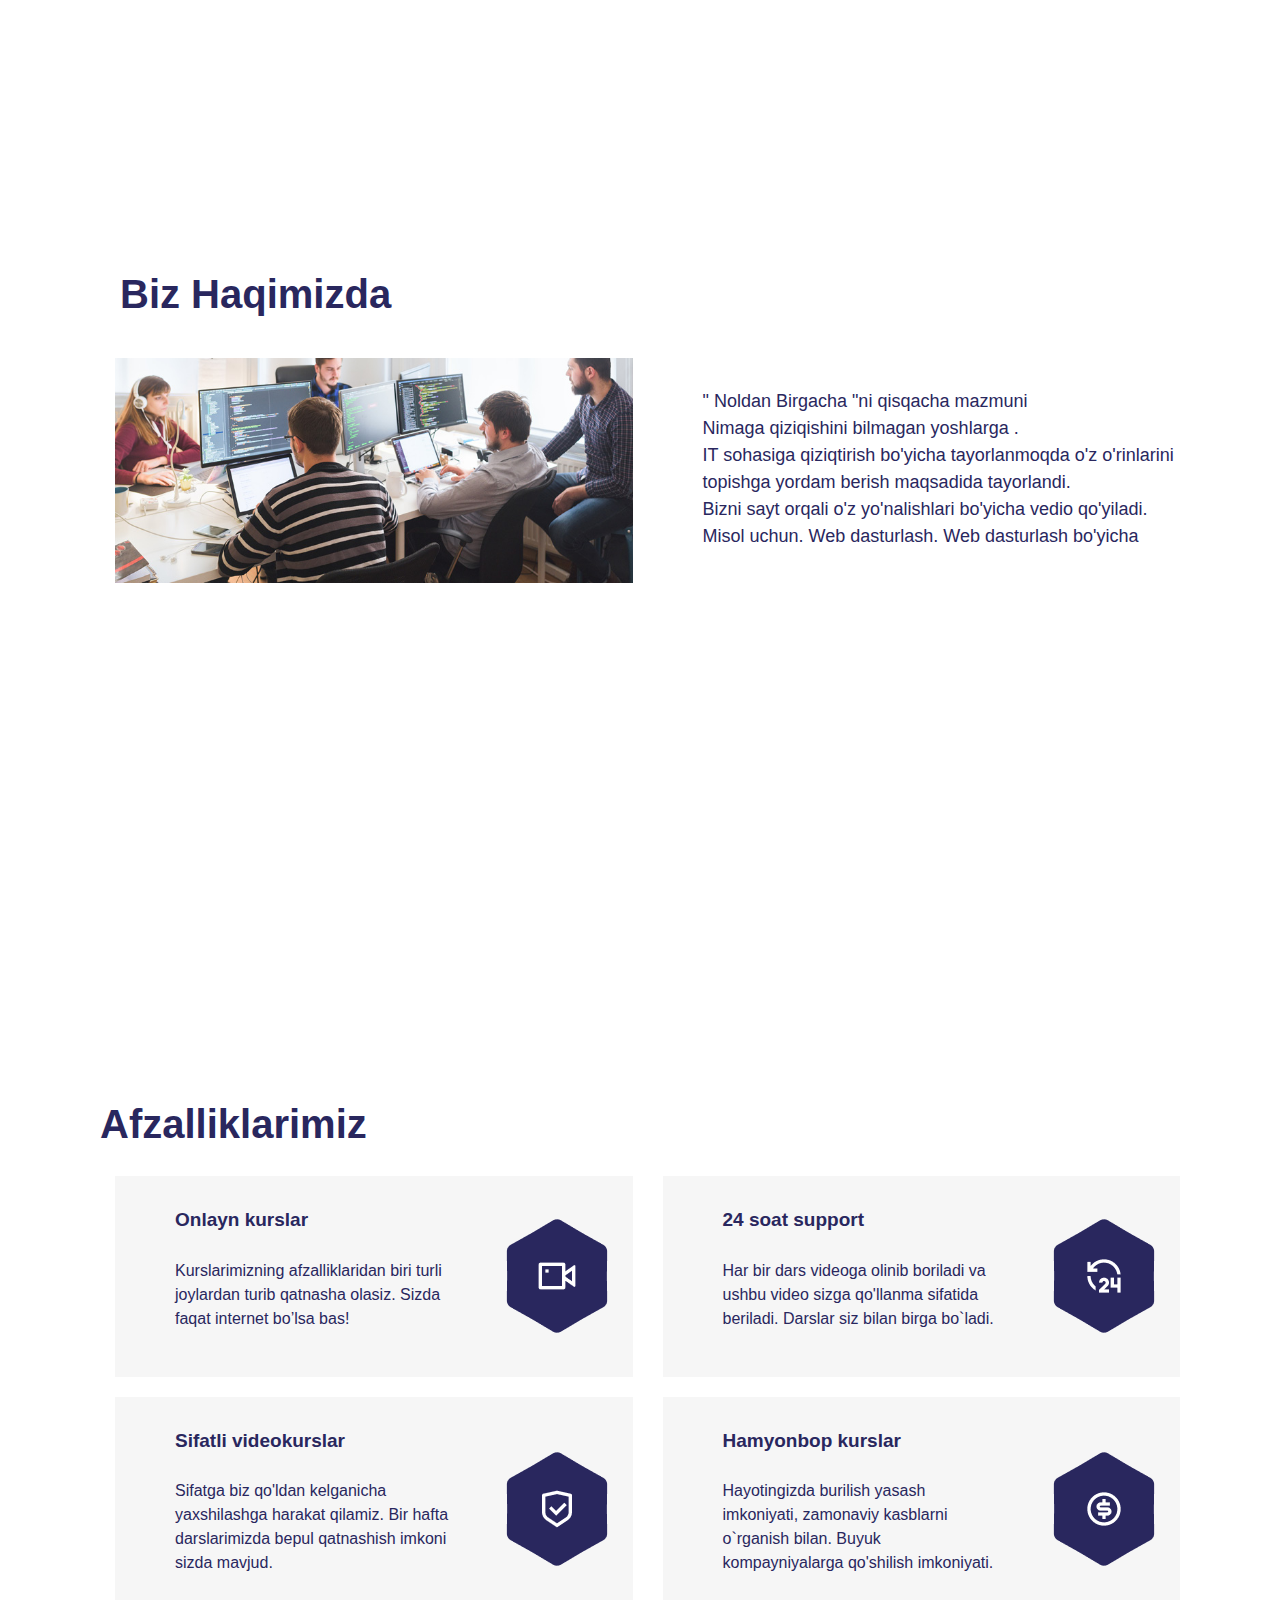
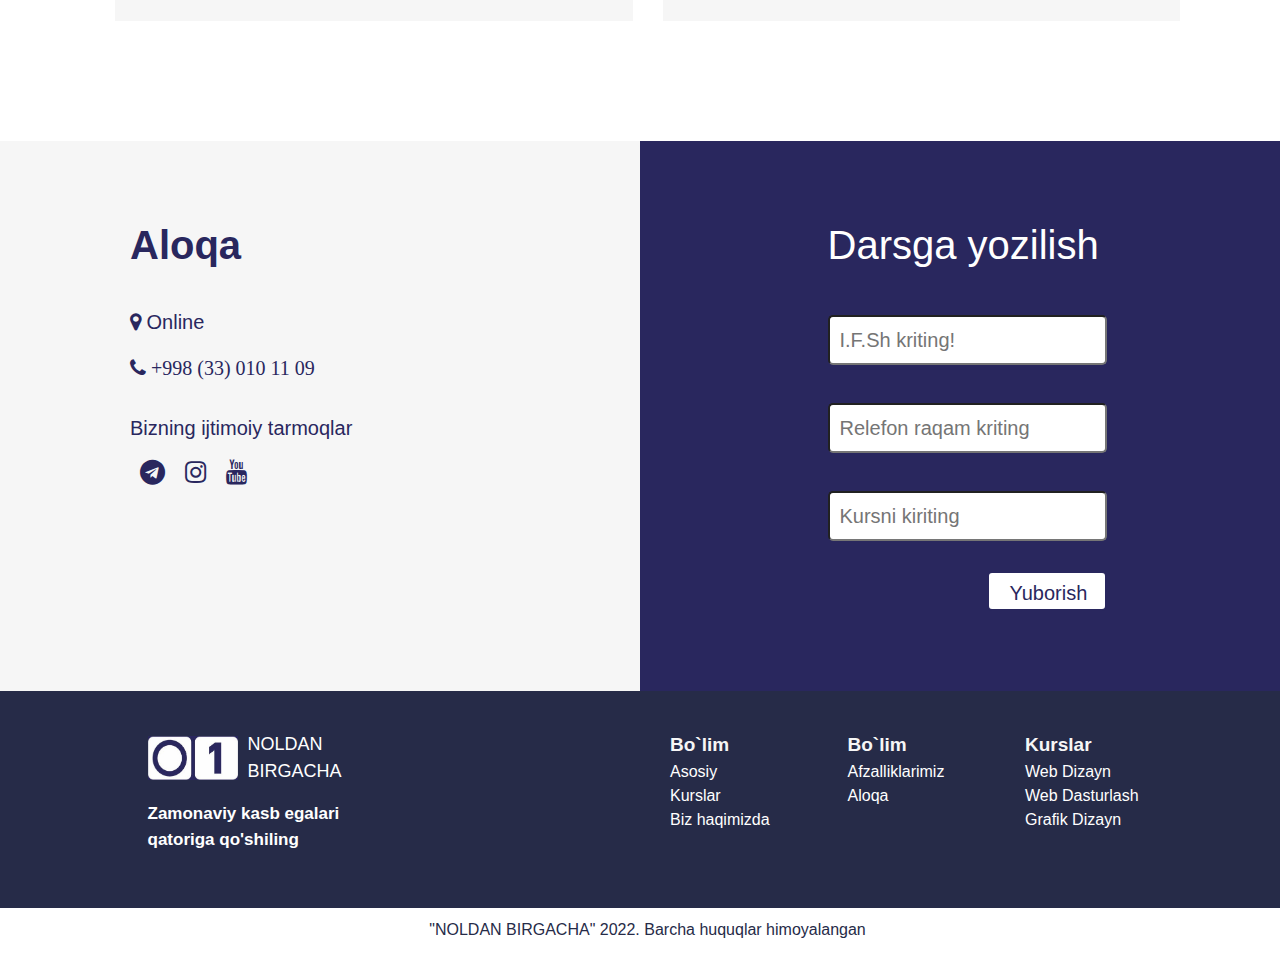
==== commit abe899eb: "link" ====
--- a/index.html
+++ b/index.html
@@ -61,7 +61,7 @@
                     
                 </h1>
 
-                <a href="https://docs.google.com/forms/d/e/1FAIpQLSe5mtJqr-qdYmwMW3IWQBNPctkMqcJEdTrzOrBoitJuUMnoYg/viewform?usp=sf_link">Kursga yozilish</a>
+                <a href="#aloqa">Kursga yozilish</a>
             </div>
         </div>
     </header>
@@ -309,19 +309,38 @@
                     </div>
 
                     <div class="a-l-aloqa col-lg-8 col-md-10 col-sm-8 col-xs-8 d-flex justify-content-end">
-                        <form method="POST" data-netlify="true">
-                            <div>
+                         <form action="" onsubmit=" return sendtelegram()">
+                            <!-- <div>
                                 <label for="fristName">Ismingiz va Familyangiz</label>
-                                <input class="col-xs-5" type="text" name="fristName" placeholder="I.F.Sh kriting" id="fristName">
+                                <input class="col-xs-5"type="text" name="name" id="name" placeholder="Ismingiz" required placeholder="I.F.Sh kriting" id="fristName">
                             </div>
                             <div>
                                 <label for="fristEmai">Relefon raqam</label>
-                                <input type="email" name="fristName" placeholder="Relefon raqam kriting" id="fristEmai">
+                                <input type="text" name="name" id="name" placeholder="Raminggiz" required placeholder="Relefon raqam kriting" id="fristEmai">
                             </div>
                             <br>
                             <div class="col-12 d-flex justify-content-end" >
+                               <input type="submit" value="Yuborish" id="btn">
+                            </div> -->
+                           <div>
+                                <label for="fristName">Ismingiz va Familyangiz</label>
+                                <input class="col-xs-5"type="text" name="name" id="name" placeholder="I.F.Sh kriting!" required placeholder="I.F.Sh kriting" id="fristName">
+                            </div>
+                            <div>
+                                <label for="fristEmai">Relefon raqam</label>
+                                <input type="text" name="namber" id="namber" placeholder="Relefon raqam kriting" required placeholder="Relefon raqam kriting" id="fristEmai">
+                            </div> 
+                            <div>
+                                <label for="fristEmai">Kursni kiriting</label>
+                                <input type="text" name="message" id="message" placeholder="Kursni kiriting" required placeholder="Relefon raqam kriting" id="fristEmai">
+                            </div> 
+                            <br>
+                            <div class="col-12 d-flex justify-content-end" >
+                                <button type="submit" id="btn"> Yuborish</button>
+                            </div>
+                            <!-- <div class="col-12 d-flex justify-content-end" >
                                 <a type="submit"> Yuborish</a>
-                            </div>
+                            </div> -->
                             
                         </form>
                     </div>
@@ -424,6 +443,7 @@
     <script src="./js/JQuery.js"></script>
     <script src="./js/popper.min.js"></script>
     <script src="./js/bootstrap.min.js"></script>
-    
+    <script src="./js/sendtelegram.js"></script>
+    <script src="./js/ajax.min.js"></script>
 </body>
 </html>--- a/css/style.css
+++ b/css/style.css
@@ -298,7 +298,7 @@
         height: 50px;
     }
 
-    form a{
+    form button{
         width: 120px;
         height: 40px;
         
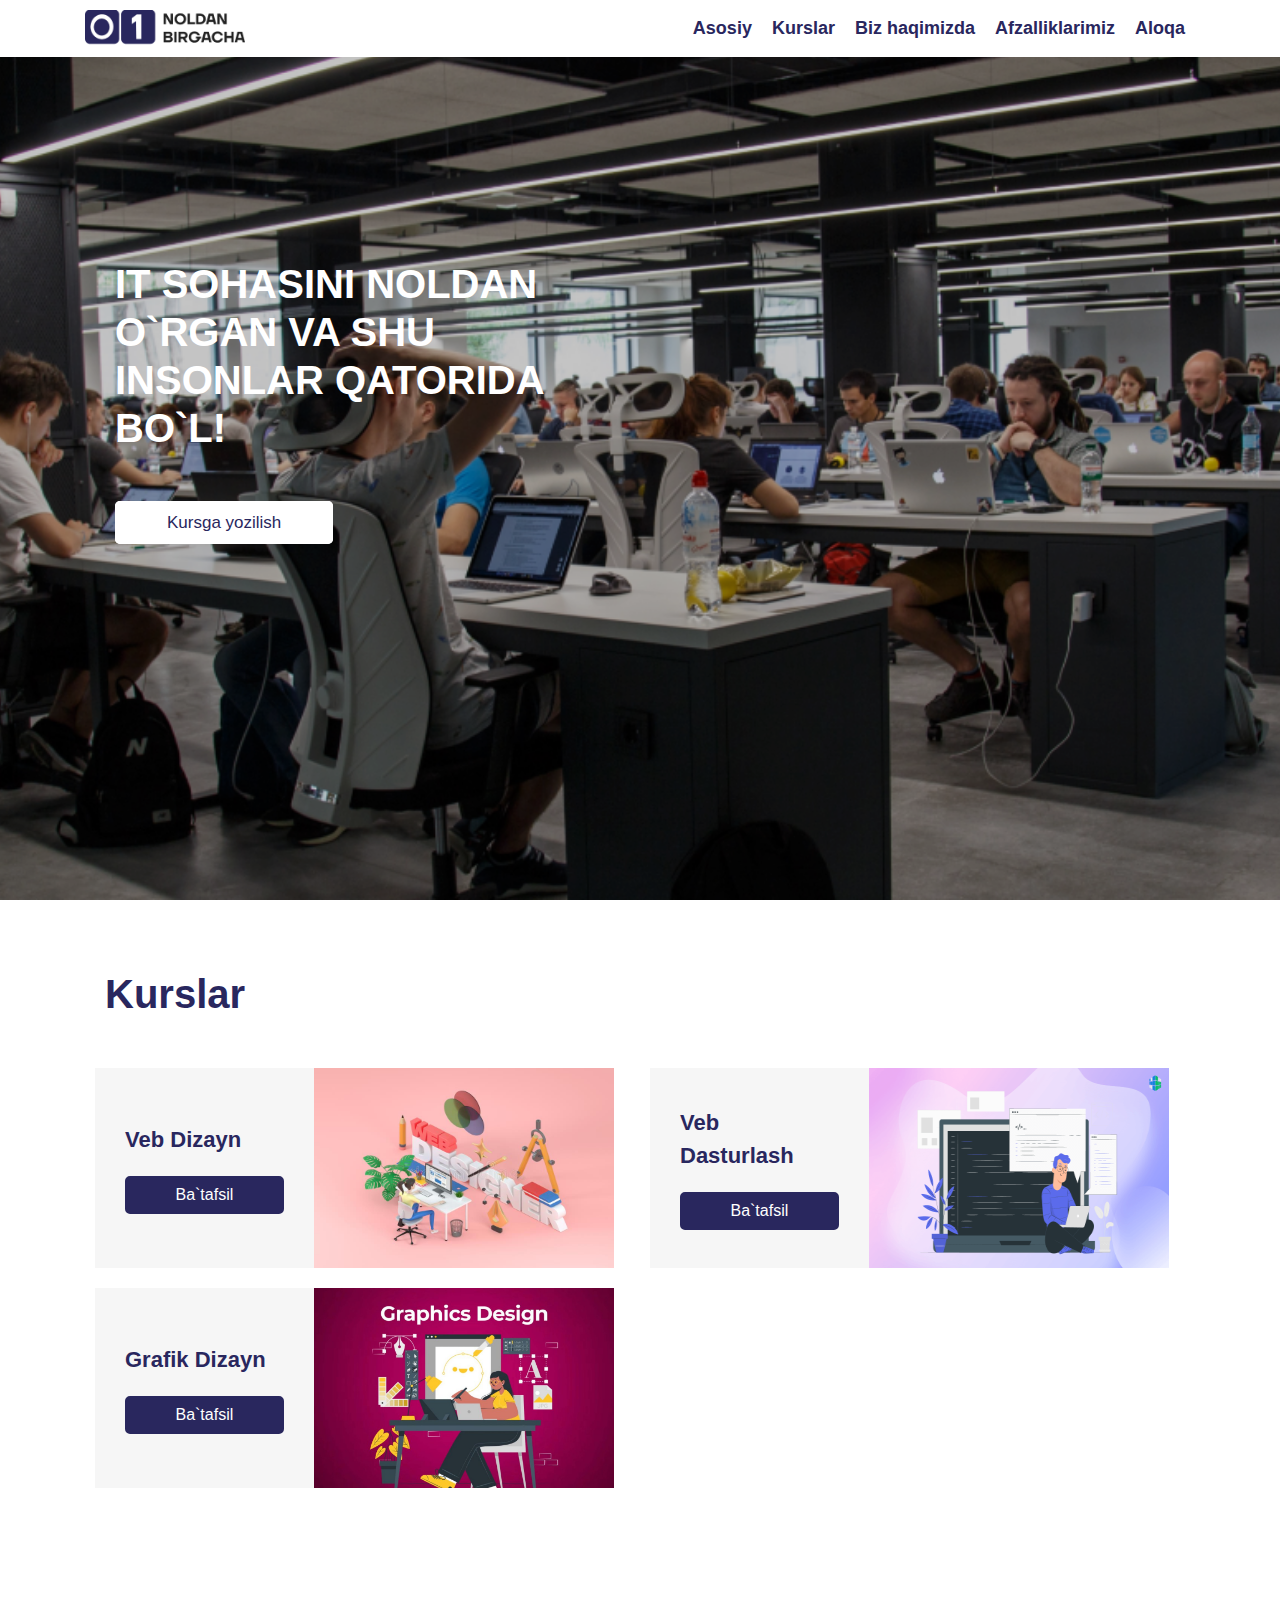
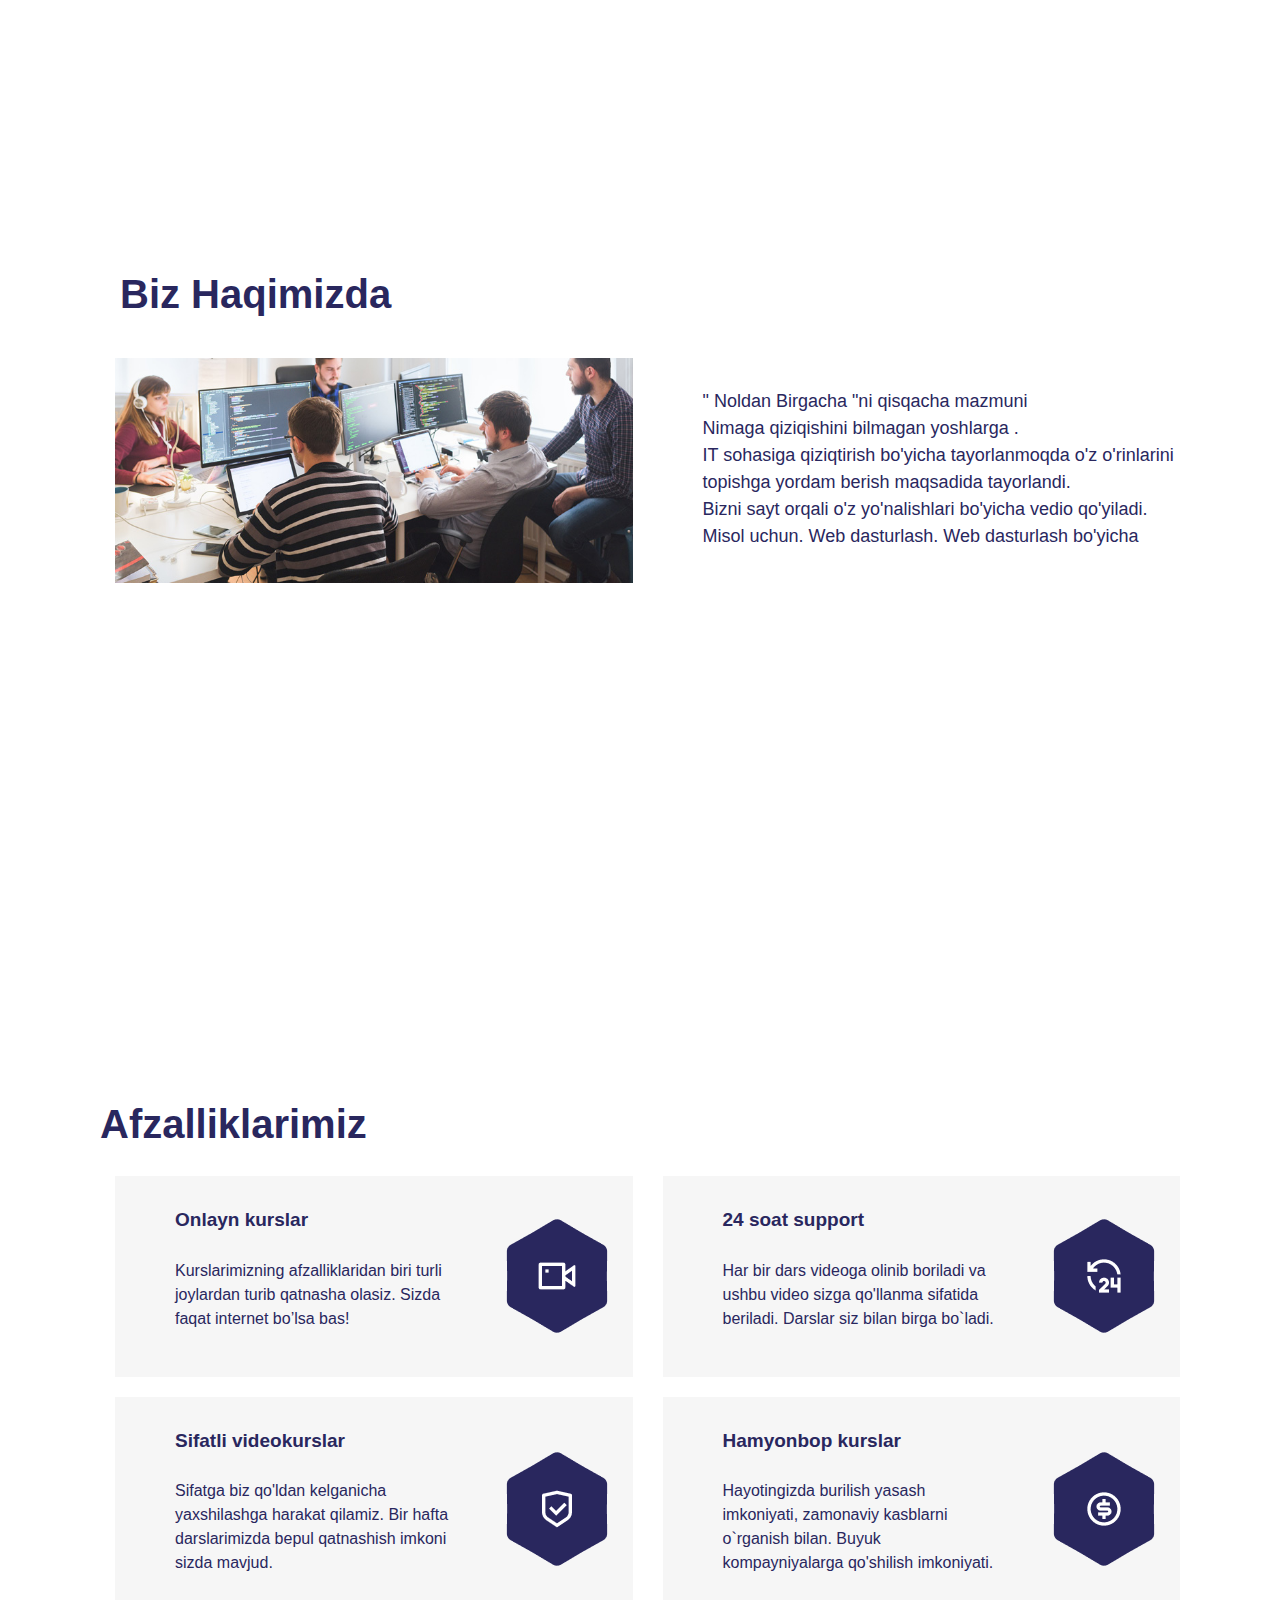
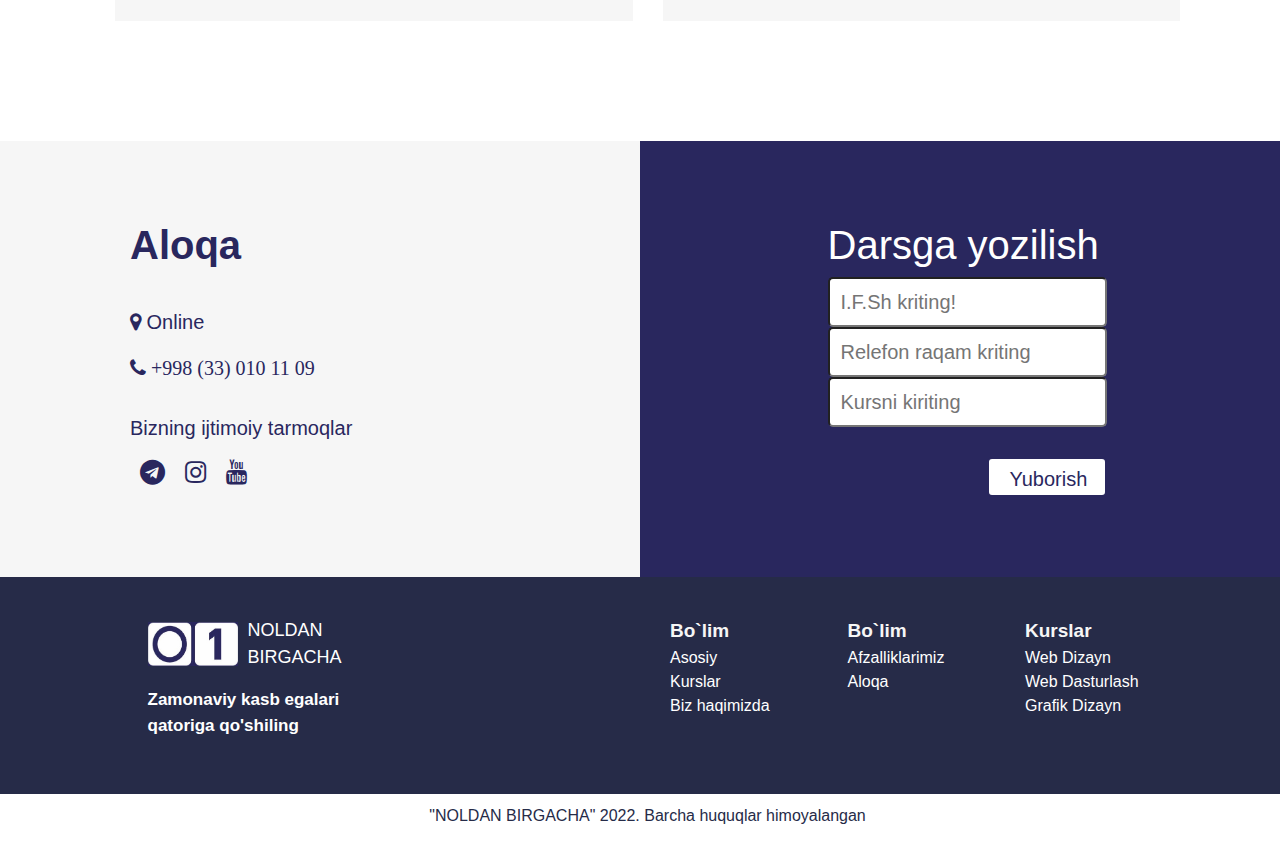
==== commit 51e2732b: "шқь" ====
--- a/index.html
+++ b/index.html
@@ -61,7 +61,7 @@
                     
                 </h1>
 
-                <a href="#aloqa">Kursga yozilish</a>
+                <a href="#contact">Kursga yozilish</a>
             </div>
         </div>
     </header>
@@ -284,7 +284,7 @@
                                     <a href="https://www.instagram.com/noldan_1/?hl=uz"> <i class="fa fa-instagram"></i></a>
                                 </li>
                                 <li>
-                                    <a href=""> <i class="fa fa-youtube"></i></a>
+                                    <a href="youtube.com/channel/UCddEDET3WyItDPxt3sKsDtA/featured"> <i class="fa fa-youtube"></i></a>
                                 </li>
                             </ul>
                             
@@ -323,15 +323,15 @@
                                <input type="submit" value="Yuborish" id="btn">
                             </div> -->
                            <div>
-                                <label for="fristName">Ismingiz va Familyangiz</label>
+                                <!-- <label for="fristName">Ismingiz va Familyangiz</label> -->
                                 <input class="col-xs-5"type="text" name="name" id="name" placeholder="I.F.Sh kriting!" required placeholder="I.F.Sh kriting" id="fristName">
                             </div>
                             <div>
-                                <label for="fristEmai">Relefon raqam</label>
+                                <!-- <label for="fristEmai">Relefon raqam</label> -->
                                 <input type="text" name="namber" id="namber" placeholder="Relefon raqam kriting" required placeholder="Relefon raqam kriting" id="fristEmai">
                             </div> 
                             <div>
-                                <label for="fristEmai">Kursni kiriting</label>
+                                <!-- <label for="fristEmai">Kursni kiriting</label> -->
                                 <input type="text" name="message" id="message" placeholder="Kursni kiriting" required placeholder="Relefon raqam kriting" id="fristEmai">
                             </div> 
                             <br>
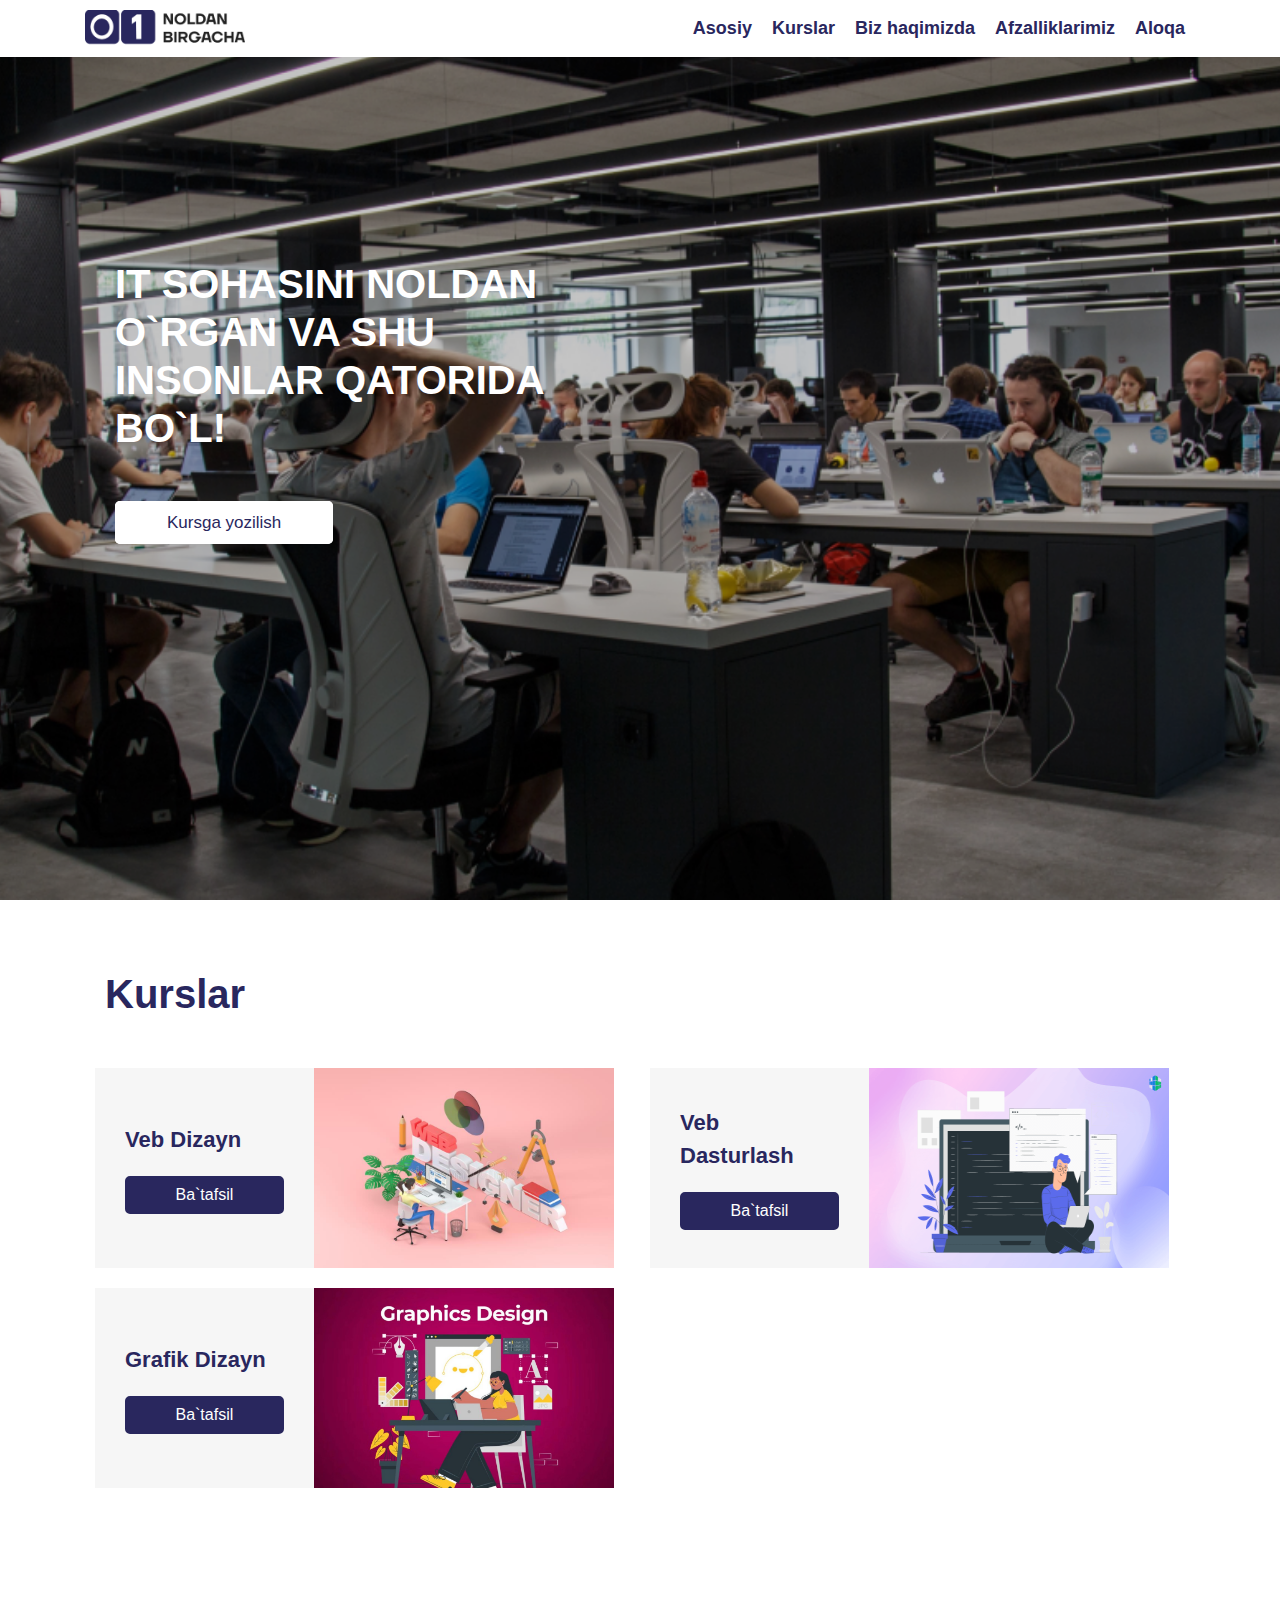
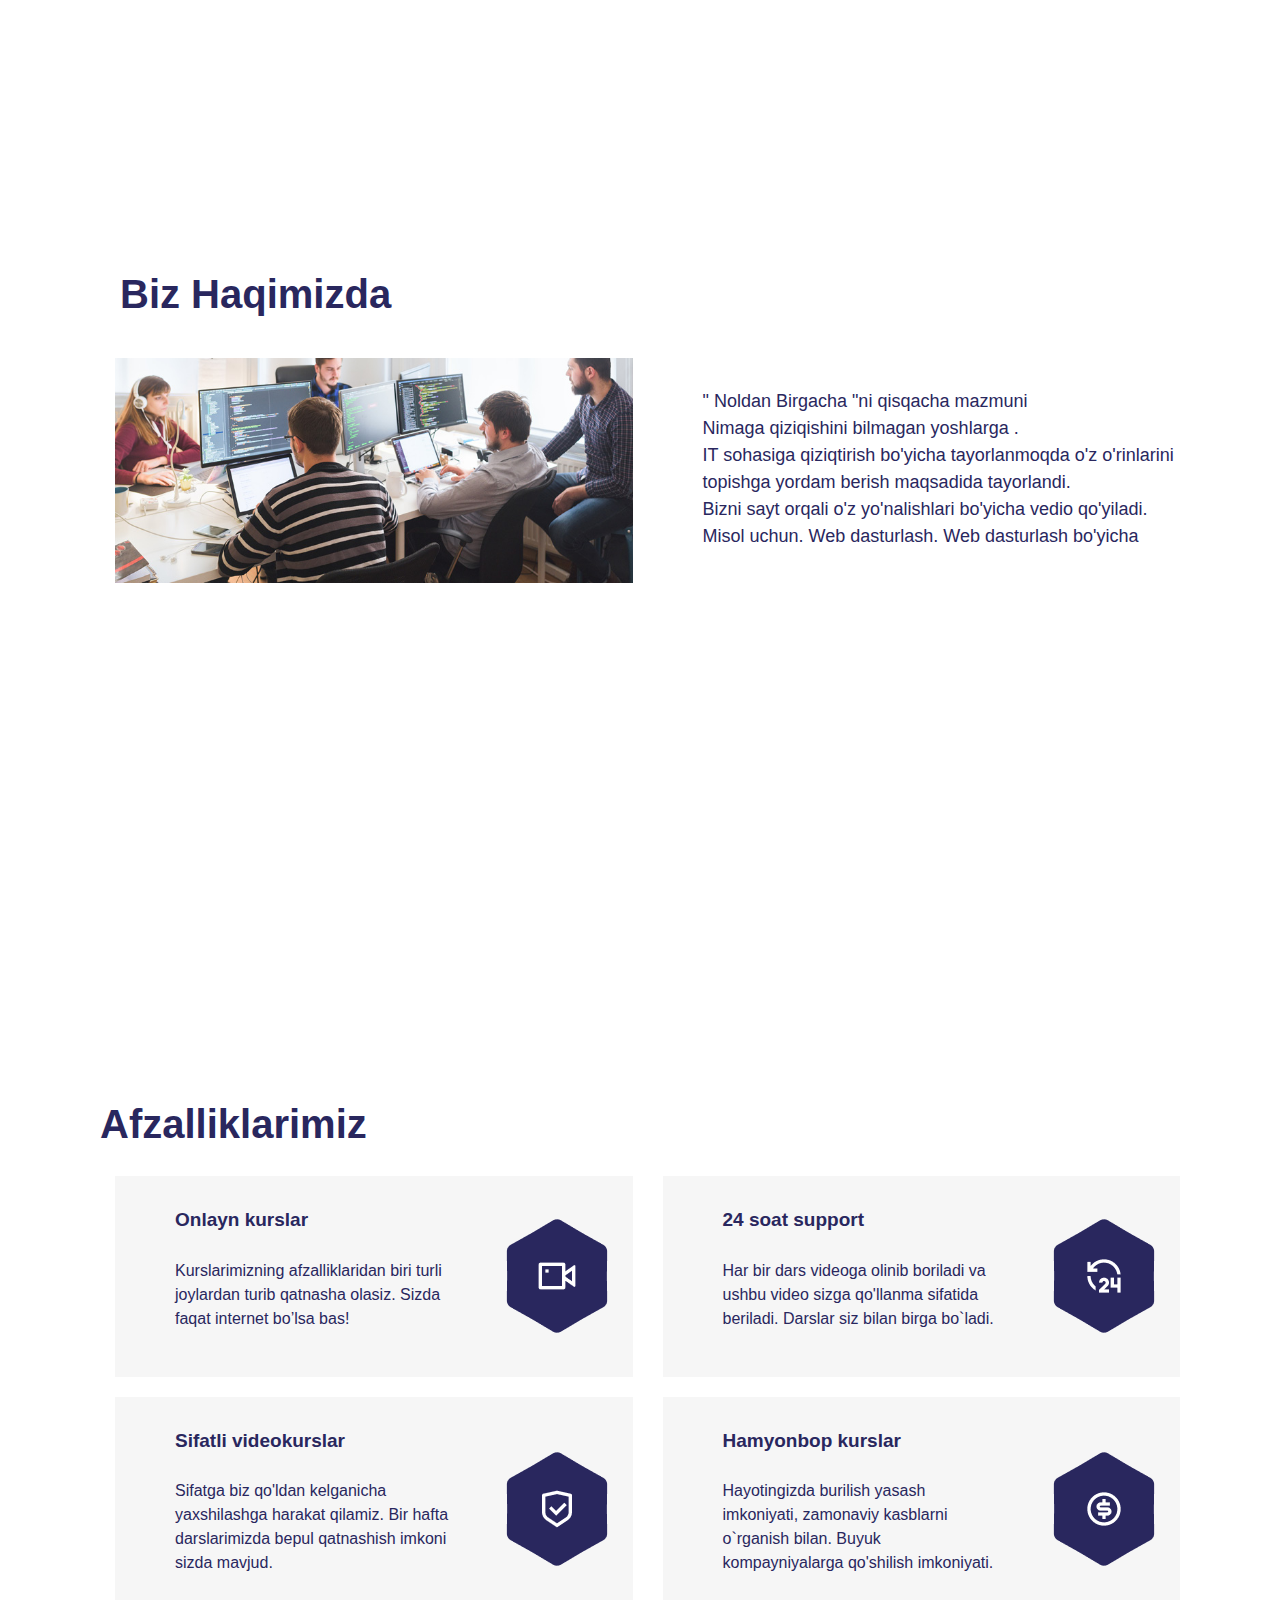
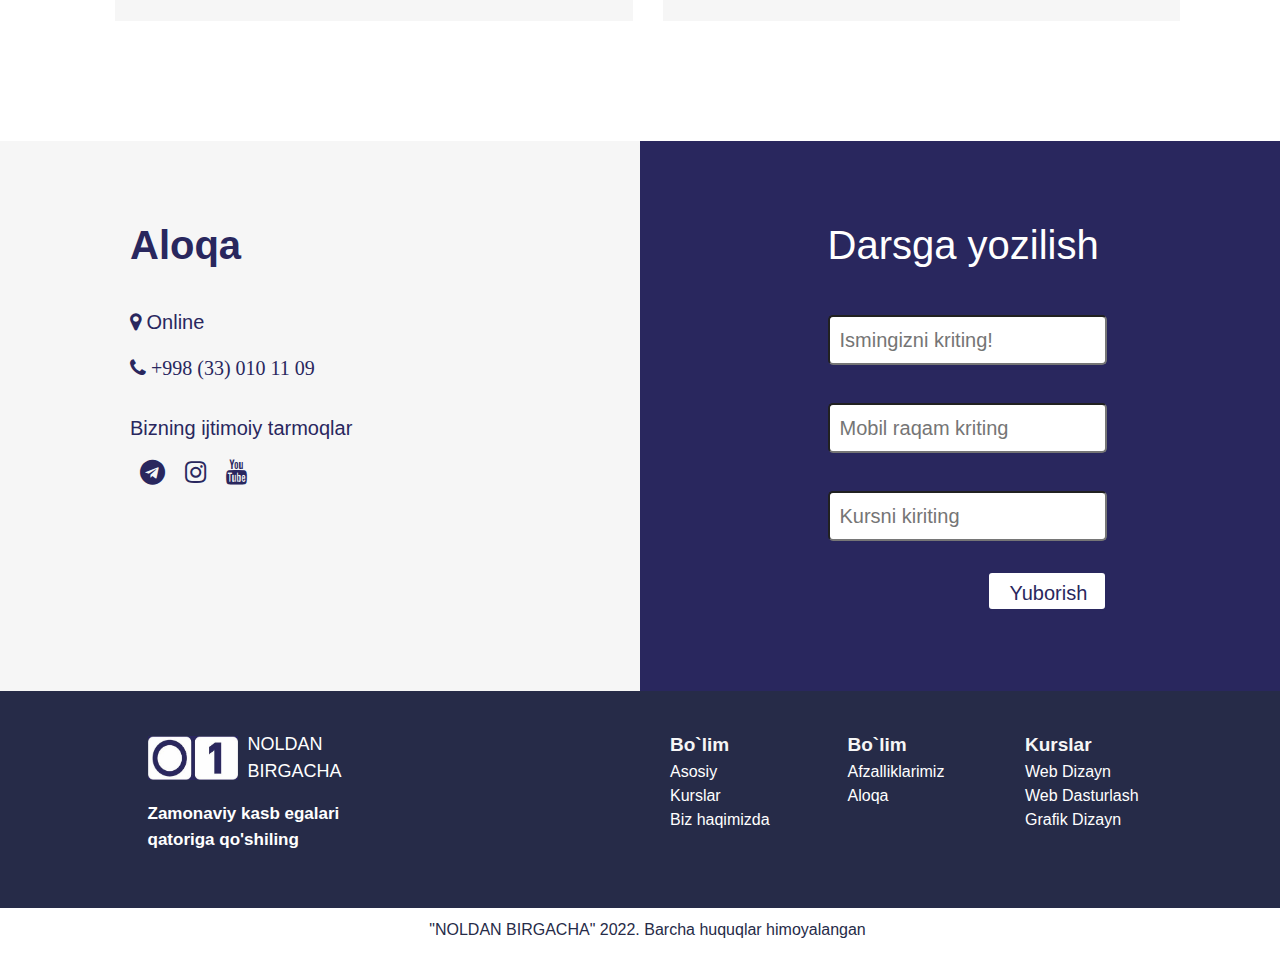
==== commit 2a6e3141: "link almashdi" ====
--- a/index.html
+++ b/index.html
@@ -284,7 +284,7 @@
                                     <a href="https://www.instagram.com/noldan_1/?hl=uz"> <i class="fa fa-instagram"></i></a>
                                 </li>
                                 <li>
-                                    <a href="youtube.com/channel/UCddEDET3WyItDPxt3sKsDtA/featured"> <i class="fa fa-youtube"></i></a>
+                                    <a href="https://www.youtube.com/channel/UCddEDET3WyItDPxt3sKsDtA/featured"> <i class="fa fa-youtube"></i></a>
                                 </li>
                             </ul>
                             
@@ -323,15 +323,15 @@
                                <input type="submit" value="Yuborish" id="btn">
                             </div> -->
                            <div>
-                                <!-- <label for="fristName">Ismingiz va Familyangiz</label> -->
-                                <input class="col-xs-5"type="text" name="name" id="name" placeholder="I.F.Sh kriting!" required placeholder="I.F.Sh kriting" id="fristName">
+                                <label for="fristName">.</label>
+                                <input class="col-xs-5"type="text" name="name" id="name" placeholder="Ismingizni kriting!" required placeholder="I.F.Sh kriting" id="fristName">
                             </div>
                             <div>
-                                <!-- <label for="fristEmai">Relefon raqam</label> -->
-                                <input type="text" name="namber" id="namber" placeholder="Relefon raqam kriting" required placeholder="Relefon raqam kriting" id="fristEmai">
+                                <label for="fristEmai">.</label>
+                                <input type="text" name="namber" id="namber" placeholder="Mobil raqam kriting" required placeholder="Relefon raqam kriting" id="fristEmai">
                             </div> 
                             <div>
-                                <!-- <label for="fristEmai">Kursni kiriting</label> -->
+                                <label for="fristEmai">.</label>
                                 <input type="text" name="message" id="message" placeholder="Kursni kiriting" required placeholder="Relefon raqam kriting" id="fristEmai">
                             </div> 
                             <br>
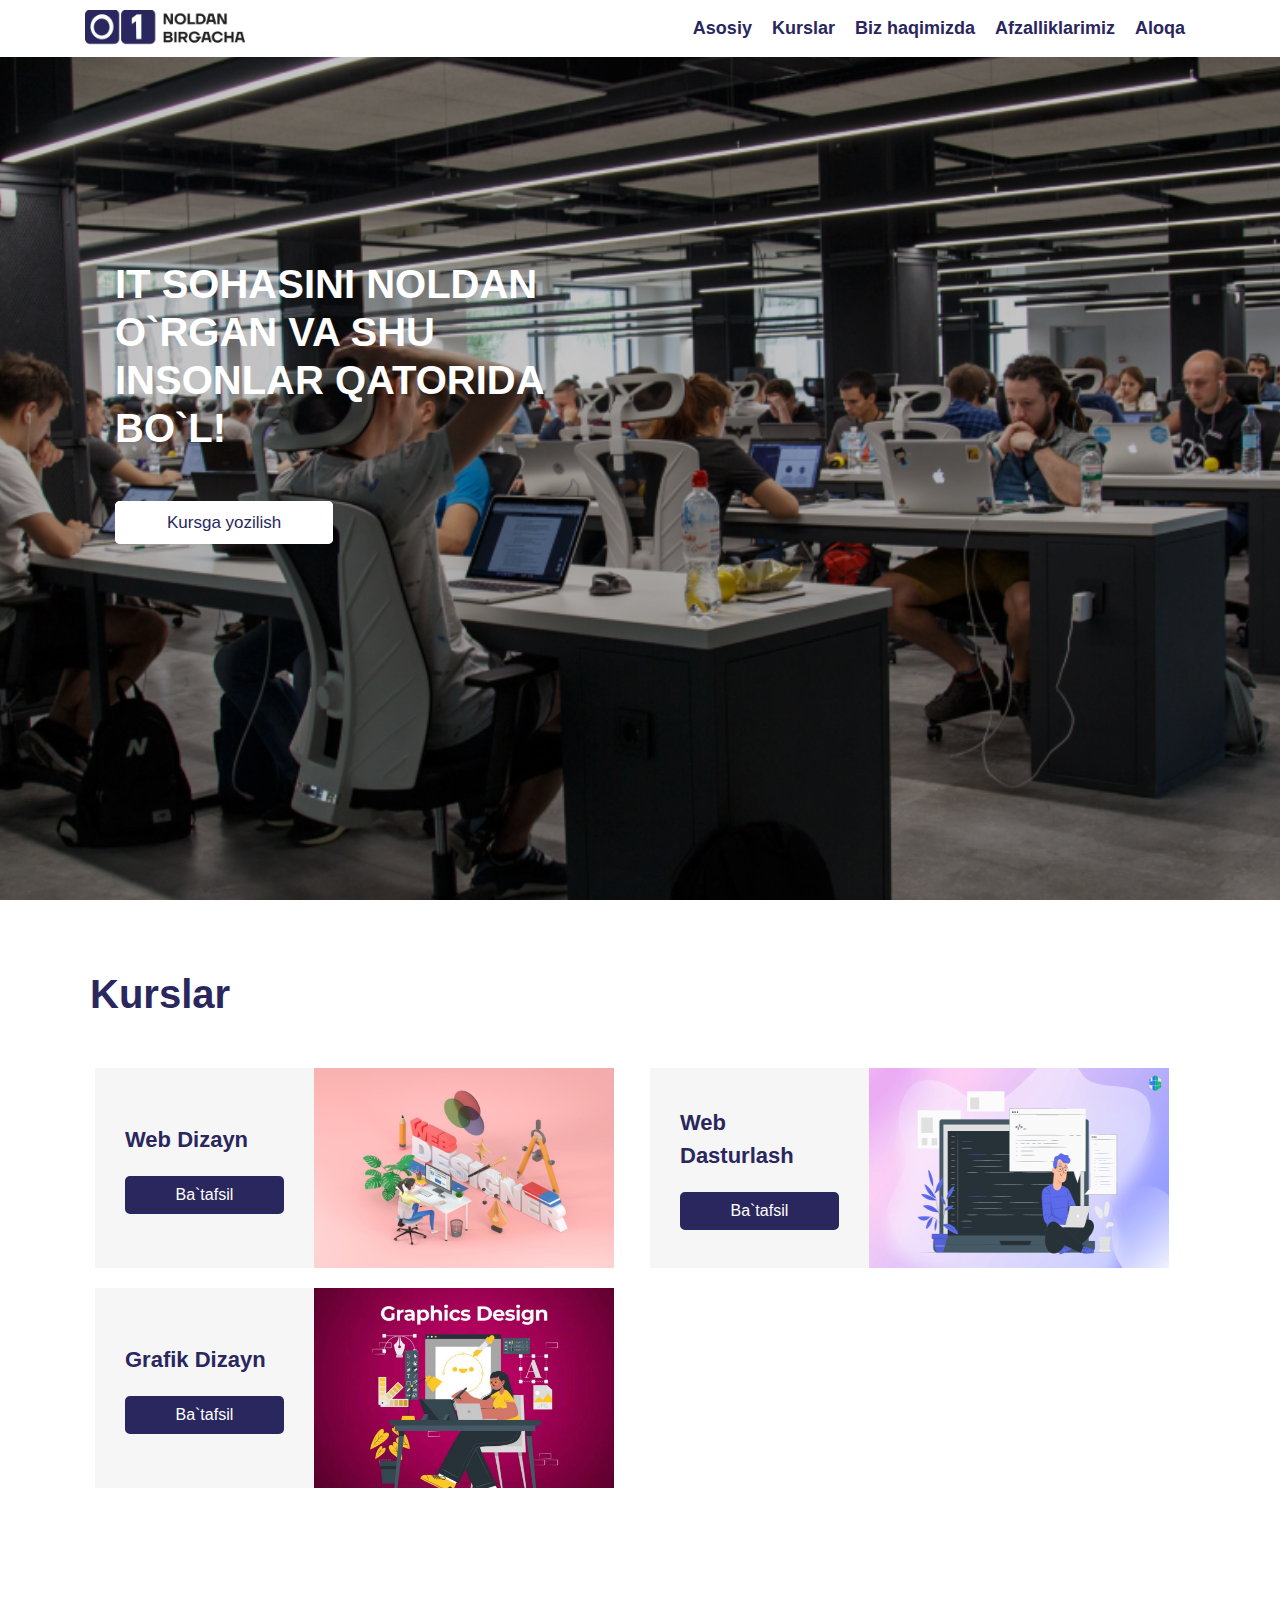
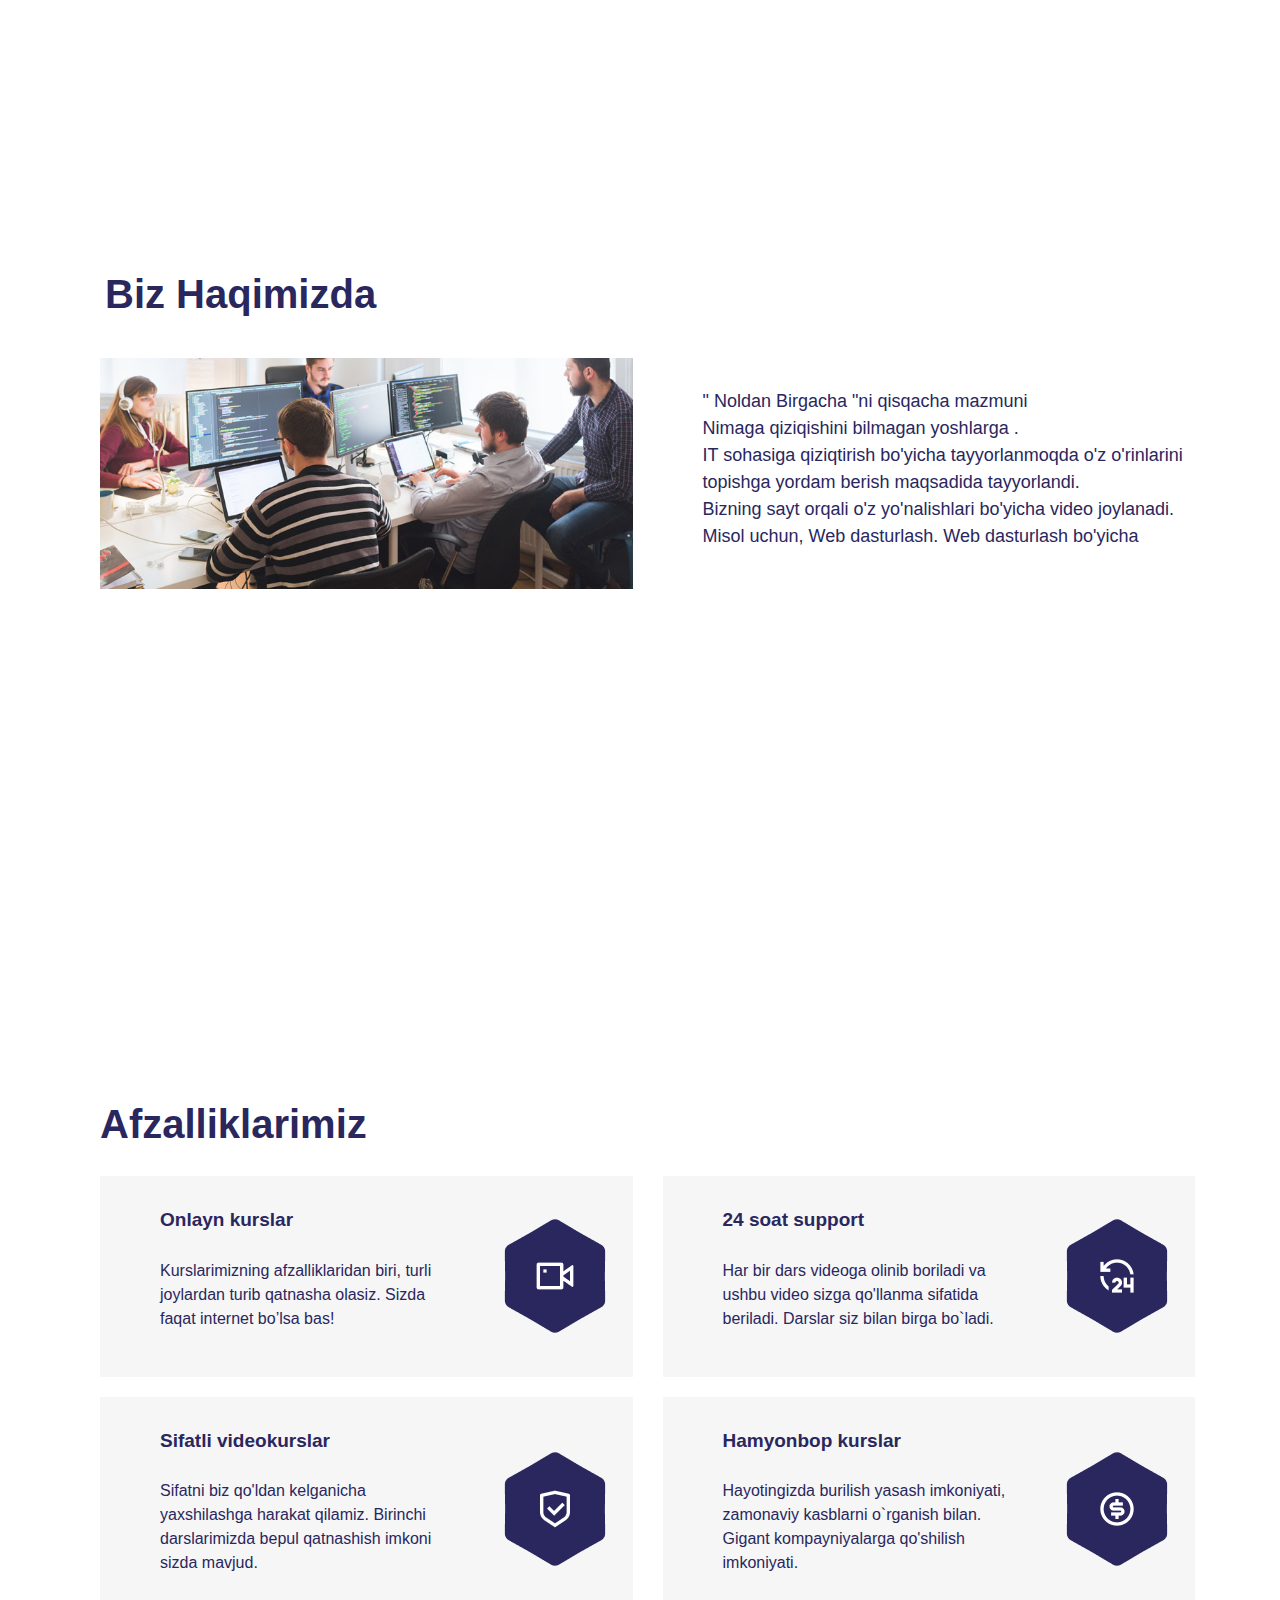
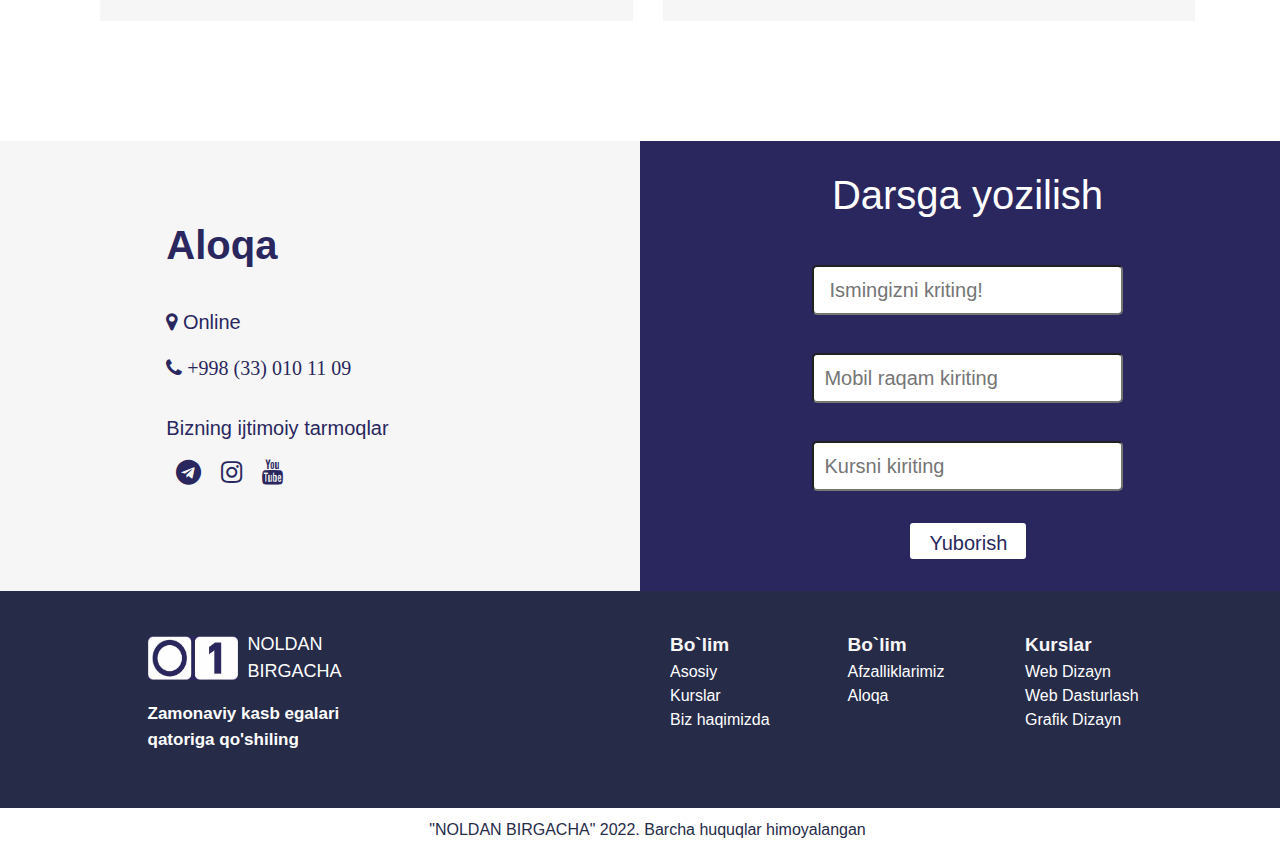
==== commit 5714e04b: "commit for mironshoh" ====
--- a/index.html
+++ b/index.html
@@ -73,7 +73,7 @@
     <section class="biz" id="lesson">
         <div class="container">
             <div class="row">
-                <div class="col-12">
+                <div class="col-12 p-0 m-0">
                     <h1>Kurslar</h1>
                 </div>
 
@@ -81,7 +81,7 @@
                     <div class="col-lg-6 col-sm-10 col-xs-10 biz-bloc ">
                         <div class="biz-text-1 d-flex col-5">
                             <div class="biz-text-1-a col-12 d-flex justify-content-center align-content-center flex-column">
-                                <b>Veb Dizayn</b>
+                                <b>Web Dizayn</b>
                                 
                                 <a href="./kurs/web_designer.html"> Ba`tafsil</a>
                             </div>     
@@ -96,7 +96,7 @@
                     <div class="col-lg-6 col-sm-10 col-xs-10 biz-bloc">
                         <div class="biz-text-1 d-flex col-5">
                             <div class="biz-text-1-a col-12 d-flex justify-content-center align-content-center flex-column">
-                                <b>Veb Dasturlash</b>
+                                <b>Web Dasturlash</b>
                                
                                 <a href="#"> Ba`tafsil</a>
                             </div>     
@@ -140,11 +140,11 @@
     <section class="about" id="about">
         <div class="container">
             <div class="row">
-                <div class="col-12">
+                <div class="col-12 p-0 m-0">
                     <h1>Biz Haqimizda</h1>
                 </div>
 
-                <div class="col-12 row justify-content-center ">
+                <div class="col-12 row justify-content-center p-0 m-0 ">
                     <div class="col-lg-6 col-sm-11 col-xs-12 about-img d-flex justify-content-center">
                         <img src="./img/software-developer-module.jpeg" alt="">
                     </div>
@@ -152,9 +152,9 @@
                         <p>
                             " Noldan Birgacha "ni qisqacha mazmuni <br>
                             Nimaga qiziqishini bilmagan yoshlarga . <br>
-                            IT sohasiga qiziqtirish bo'yicha tayorlanmoqda o'z o'rinlarini topishga yordam berish maqsadida tayorlandi. <br>
-                            Bizni sayt orqali o'z yo'nalishlari bo'yicha vedio qo'yiladi. <br> 
-                            Misol uchun. Web dasturlash. Web dasturlash bo'yicha 
+                            IT sohasiga qiziqtirish bo'yicha tayyorlanmoqda o'z o'rinlarini topishga yordam berish maqsadida tayyorlandi. <br>
+                            Bizning sayt orqali o'z yo'nalishlari bo'yicha video joylanadi. <br> 
+                            Misol uchun, Web dasturlash. Web dasturlash bo'yicha 
                         </p>
                         <!-- <a href="#">Ba`tafsil</a> -->
                     </div>
@@ -176,13 +176,13 @@
                     <h1>Afzalliklarimiz</h1>
                 </div>
 
-                <div class="col-12 row ">
+                <div class="col-12 row m-0 p-0">
                     <div class="col-lg-6 avzal-leff">
                         <div class="col-12 avzal-leff-a d-flex">
                             <div class="col-9">
                                 <p>
                                     <span>Onlayn kurslar</span><br> <br>
-                                    Kurslarimizning afzalliklaridan biri 
+                                    Kurslarimizning afzalliklaridan biri, 
                                     turli joylardan turib qatnasha olasiz. Sizda faqat internet bo’lsa bas!
  
                                 </p>
@@ -197,8 +197,8 @@
                             <div class="col-9">
                                 <p>
                                     <span>Sifatli videokurslar</span><br> <br>
-                                     Sifatga biz qo'ldan kelganicha yaxshilashga harakat qilamiz. 
-                                     Bir hafta darslarimizda bepul qatnashish imkoni sizda mavjud.
+                                     Sifatni biz qo'ldan kelganicha yaxshilashga harakat qilamiz. 
+                                     Birinchi darslarimizda bepul qatnashish imkoni sizda mavjud.
  
                                 </p>
                             </div>
@@ -231,7 +231,7 @@
                                 <p>
                                     <span>Hamyonbop kurslar</span><br> <br>
                                      Hayotingizda burilish yasash imkoniyati, 
-                                     zamonaviy kasblarni o`rganish bilan. Buyuk kompayniyalarga qo'shilish imkoniyati.
+                                     zamonaviy kasblarni o`rganish bilan. Gigant kompayniyalarga qo'shilish imkoniyati.
  
                                 </p>
                             </div>
@@ -258,84 +258,76 @@
     <section class="aloqa row" id="contact">
         <div class="a-leff col-lg-6 col-md-12 col-sm-12 col-xs-12 row">
             <div class="container">
-                <div class="row">
-                    <div class="col-12 d-flex " >
+                <div class="row justify-content-center">
+                    <div class="top-aloqa cl-12">
+                        <div class="d-flex " >
                         <h1 class="aloqa-a">
                             Aloqa
                         </h1>
-                    </div>
-
-                    <div class="a-l-aloqa col-12">
-                        <div class="l-a-text ">
-                            <p><i class="fa fa-map-marker "> </i>  Online</p>
-                        </div> 
-                        <div class="l-a-text ">
-                            <a href="tel: +998330101109"> <i class="fa fa-phone">  +998 (33) 010 11 09</i></a>
-                        </div>
-
-                        <div class="l-a-internet ">
-                           
-                            <p>Bizning ijtimoiy tarmoqlar</p>
-                            <ul class="d-flex">
-                                <li>
-                                    <a href="https://t.me/noldan_1"> <i class="fa fa-telegram"></i></a>
-                                </li>
-                                <li>
-                                    <a href="https://www.instagram.com/noldan_1/?hl=uz"> <i class="fa fa-instagram"></i></a>
-                                </li>
-                                <li>
-                                    <a href="https://www.youtube.com/channel/UCddEDET3WyItDPxt3sKsDtA/featured"> <i class="fa fa-youtube"></i></a>
-                                </li>
-                            </ul>
-                            
-                            
-                        </div>
-
-
-                    </div>
+                        </div>
+
+                        <div class="a-l-aloqa">
+                            <div class="l-a-text ">
+                                <p><i class="fa fa-map-marker "> </i>  Online</p>
+                            </div> 
+                            <div class="l-a-text ">
+                                <a href="tel: +998330101109"> <i class="fa fa-phone">  +998 (33) 010 11 09</i></a>
+                            </div>
+
+                            <div class="l-a-internet ">
+                            
+                                <p>Bizning ijtimoiy tarmoqlar</p>
+                                <ul class="d-flex">
+                                    <li>
+                                        <a href="https://t.me/noldan_1"> <i class="fa fa-telegram"></i></a>
+                                    </li>
+                                    <li>
+                                        <a href="https://www.instagram.com/noldan_1/?hl=uz"> <i class="fa fa-instagram"></i></a>
+                                    </li>
+                                    <li>
+                                        <a href="https://www.youtube.com/channel/UCddEDET3WyItDPxt3sKsDtA/featured"> <i class="fa fa-youtube"></i></a>
+                                    </li>
+                                </ul>
+                                
+                                
+                            </div>
+
+
+                        </div>
+                    </div>
+
 
                 </div>
             </div>
 
         </div>
         
-        <div class="a-right col-lg-6 col-md-12 col-sm-12 col-xs-12 row">
+        <div class="a-right m-0 col-lg-6 col-md-12 col-sm-12 col-xs-12 row">
             <div class="container">
                 <div class="row justify-content-center">
-                    <div class="col-8 d-flex " >
-                        <h1 class="aloqa-b">
+                    <div class="col-12 d-flex " >
+                        <h1 class="aloqa-b text-center col-12">
                             Darsga yozilish
                         </h1>
                     </div>
 
-                    <div class="a-l-aloqa col-lg-8 col-md-10 col-sm-8 col-xs-8 d-flex justify-content-end">
+                    <div class="a-l-aloqa col-lg-12 col-md-12 col-sm-12 col-xs-12 d-flex justify-content-center">
                          <form action="" onsubmit=" return sendtelegram()">
-                            <!-- <div>
-                                <label for="fristName">Ismingiz va Familyangiz</label>
-                                <input class="col-xs-5"type="text" name="name" id="name" placeholder="Ismingiz" required placeholder="I.F.Sh kriting" id="fristName">
-                            </div>
-                            <div>
-                                <label for="fristEmai">Relefon raqam</label>
-                                <input type="text" name="name" id="name" placeholder="Raminggiz" required placeholder="Relefon raqam kriting" id="fristEmai">
-                            </div>
-                            <br>
-                            <div class="col-12 d-flex justify-content-end" >
-                               <input type="submit" value="Yuborish" id="btn">
-                            </div> -->
+                            
                            <div>
                                 <label for="fristName">.</label>
-                                <input class="col-xs-5"type="text" name="name" id="name" placeholder="Ismingizni kriting!" required placeholder="I.F.Sh kriting" id="fristName">
+                                <input class="col-12"type="text" name="name" id="name" placeholder="Ismingizni kriting!" required placeholder="I.F.Sh kriting" id="fristName">
                             </div>
                             <div>
                                 <label for="fristEmai">.</label>
-                                <input type="text" name="namber" id="namber" placeholder="Mobil raqam kriting" required placeholder="Relefon raqam kriting" id="fristEmai">
+                                <input type="text" name="namber" id="namber" placeholder="Mobil raqam kiriting" required placeholder="Relefon raqam kriting" id="fristEmai">
                             </div> 
                             <div>
                                 <label for="fristEmai">.</label>
                                 <input type="text" name="message" id="message" placeholder="Kursni kiriting" required placeholder="Relefon raqam kriting" id="fristEmai">
                             </div> 
                             <br>
-                            <div class="col-12 d-flex justify-content-end" >
+                            <div class="col-12 d-flex justify-content-center" >
                                 <button type="submit" id="btn"> Yuborish</button>
                             </div>
                             <!-- <div class="col-12 d-flex justify-content-end" >
--- a/css/style.css
+++ b/css/style.css
@@ -288,14 +288,16 @@
 
     .a-right{
         background: #29275E;
-        padding: 80px;
+        padding: 30px;
+        margin: 0;
         width: 100%;
 
     }
     form input{
-        width: 100%;
+        width: 100% !important;
         border-radius: 5px;
         height: 50px;
+        margin: 0 !important;
     }
 
     form button{
@@ -310,7 +312,7 @@
         text-decoration: none;
         border-radius: 5px;
         text-decoration: none;
-        transform: translateX(15px);
+        /* transform: translateX(15px); */
     }
 
     .footer{
@@ -365,7 +367,8 @@
 
 @media (max-width:991px){
     .biz h1{
-        margin: 80px;
+        margin: 80px 0 0 35px;
+        font-size: 30px;
     }
 
     .a-leff{
@@ -397,7 +400,14 @@
     .about-text p{
         padding: 40px 0 0 0 ;
     }
-
+    .aloqa-b{
+       font-size: 30px;
+        
+    }
+    .aloqa-a{
+       font-size: 30px;
+        
+    }
 
 
 }
